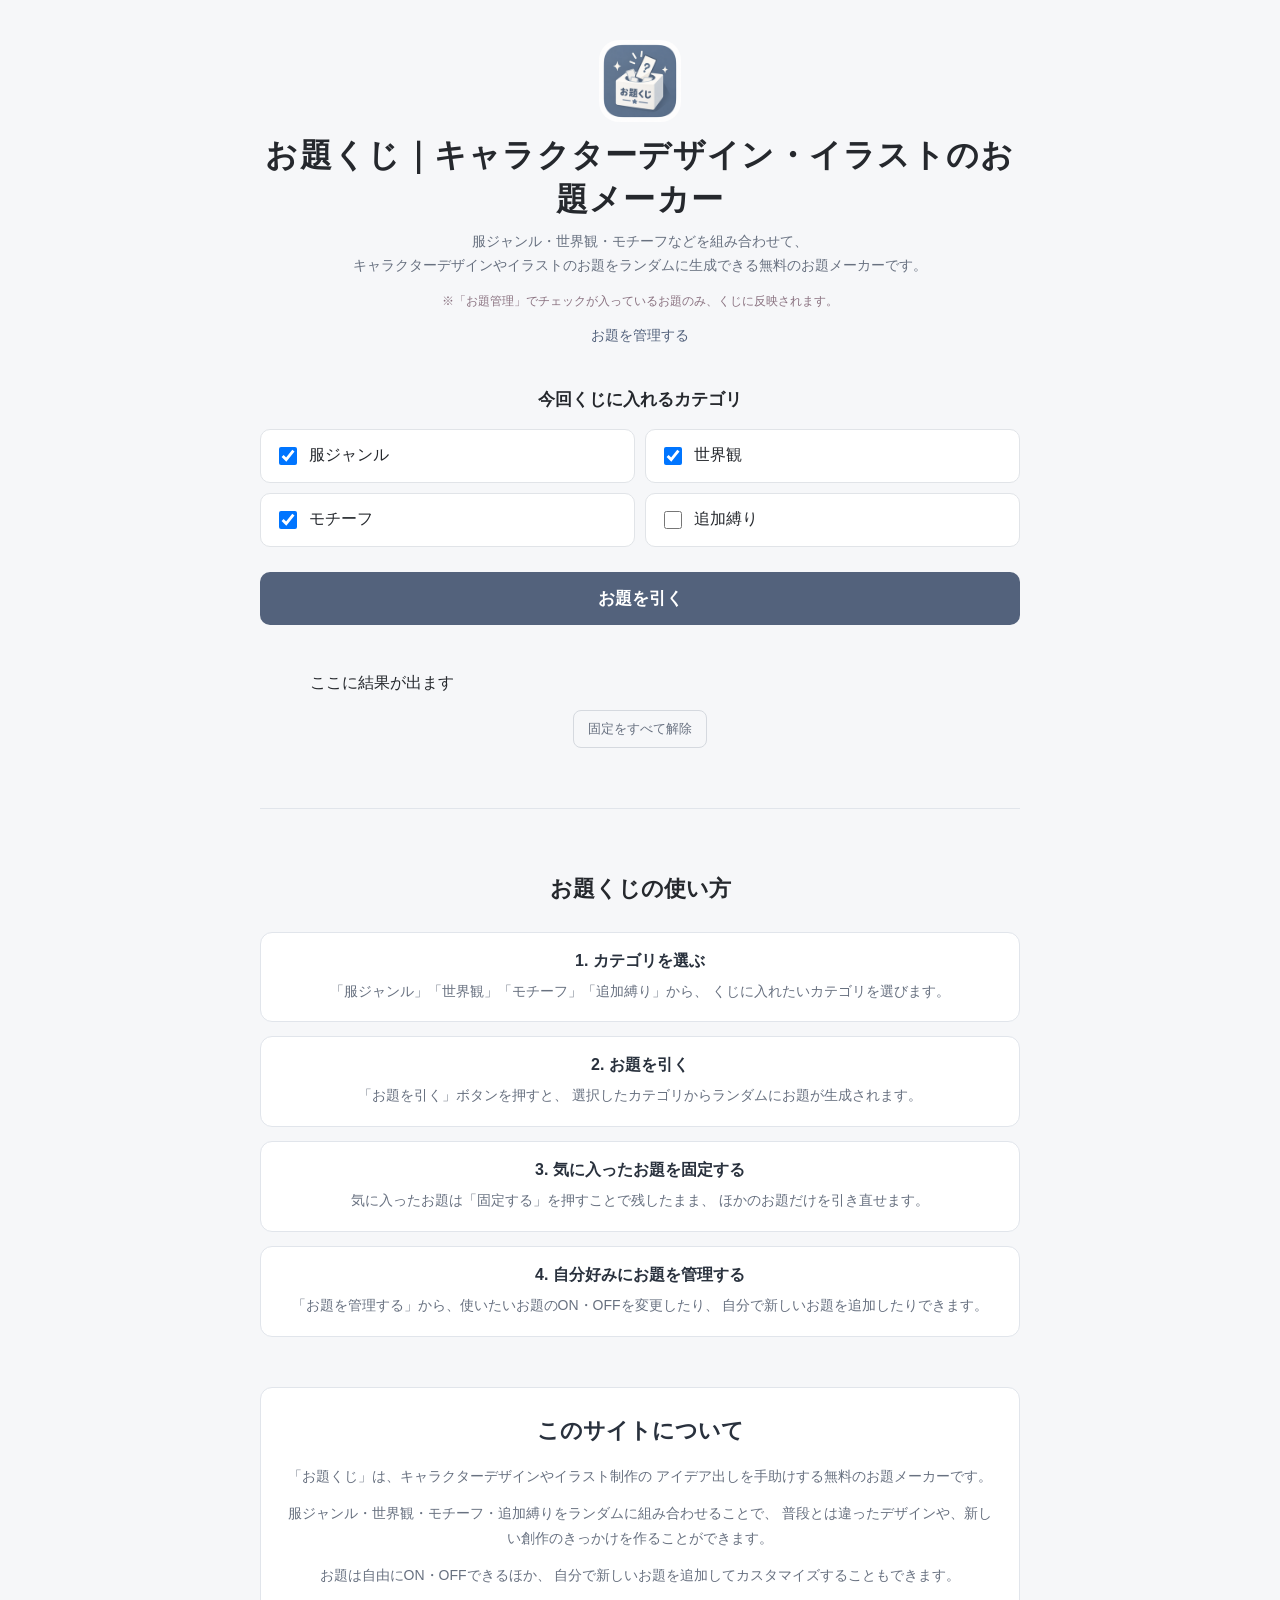
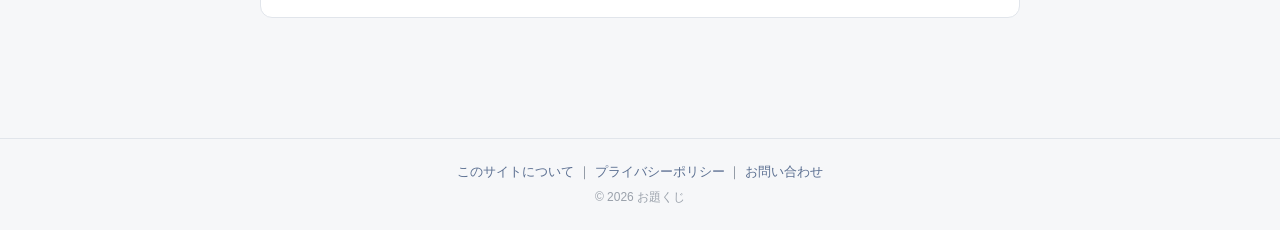
==== index.html @ 06401c7d "サイトマップと公開ページを追加" ====
<!DOCTYPE html>
<html lang="ja">

<head>
    <meta charset="UTF-8">
    <meta name="viewport" content="width=device-width, initial-scale=1.0">

    <meta name="google-site-verification" content="ZDoBRq2mcyKMEl9t4dw1jXiShX_sP8En4dAqdlASl34" />

    <title>お題くじ｜キャラクターデザイン・イラストのお題メーカー</title>
    <link rel="stylesheet" href="style.css">
    <link rel="manifest" href="manifest.json">
    <link rel="icon" type="image/png" href="./icons/icon-192.png">

    <meta name="theme-color" content="#53627c">
</head>

<body>

    <main class="container">
        <header class="app-header">

            <img src="./icons/icon-192.png" alt="お題くじ" class="app-logo">

            <div class="app-title-area">
                <h1>お題くじ｜キャラクターデザイン・イラストのお題メーカー</h1>

                <meta name="description" content="服ジャンル・世界観・モチーフ・追加縛りをランダムに組み合わせて、キャラクターデザインやイラストのお題を作れる無料のお題メーカーです。">

                <meta name="robots" content="index, follow">


                <p class="app-description">
                    服ジャンル・世界観・モチーフなどを組み合わせて、<br>
                    キャラクターデザインやイラストのお題をランダムに生成できる無料のお題メーカーです。
                </p>

                <p class="app-note">
                    ※「お題管理」でチェックが入っているお題のみ、くじに反映されます。
                </p>
            </div>

            <a href="manage.html" class="manage-link">
                お題を管理する
            </a>

        </header>

        <section class="draw-area">

            <h2>今回くじに入れるカテゴリ</h2>

            <div class="category-checks">

                <label>
                    <input type="checkbox" class="draw-category" value="fashion" checked>
                    服ジャンル
                </label>

                <label>
                    <input type="checkbox" class="draw-category" value="world" checked>
                    世界観
                </label>

                <label>
                    <input type="checkbox" class="draw-category" value="motif" checked>
                    モチーフ
                </label>

                <label>
                    <input type="checkbox" class="draw-category" value="rule">
                    追加縛り
                </label>

            </div>

            <button id="drawButton">お題を引く</button>

            <div id="result">
                ここに結果が出ます
            </div>

            <button id="unlockAllButton">
                固定をすべて解除
            </button>

            <section class="how-to-use">
                <h2>お題くじの使い方</h2>

                <div class="how-to-step">
                    <h3>1. カテゴリを選ぶ</h3>
                    <p>
                        「服ジャンル」「世界観」「モチーフ」「追加縛り」から、
                        くじに入れたいカテゴリを選びます。
                    </p>
                </div>

                <div class="how-to-step">
                    <h3>2. お題を引く</h3>
                    <p>
                        「お題を引く」ボタンを押すと、
                        選択したカテゴリからランダムにお題が生成されます。
                    </p>
                </div>

                <div class="how-to-step">
                    <h3>3. 気に入ったお題を固定する</h3>
                    <p>
                        気に入ったお題は「固定する」を押すことで残したまま、
                        ほかのお題だけを引き直せます。
                    </p>
                </div>

                <div class="how-to-step">
                    <h3>4. 自分好みにお題を管理する</h3>
                    <p>
                        「お題を管理する」から、使いたいお題のON・OFFを変更したり、
                        自分で新しいお題を追加したりできます。
                    </p>
                </div>

                <section class="about-site">
                    <h2>このサイトについて</h2>

                    <p>
                        「お題くじ」は、キャラクターデザインやイラスト制作の
                        アイデア出しを手助けする無料のお題メーカーです。
                    </p>

                    <p>
                        服ジャンル・世界観・モチーフ・追加縛りをランダムに組み合わせることで、
                        普段とは違ったデザインや、新しい創作のきっかけを作ることができます。
                    </p>

                    <p>
                        お題は自由にON・OFFできるほか、
                        自分で新しいお題を追加してカスタマイズすることもできます。
                    </p>
                </section>

            </section>
    </main>

    <footer class="site-footer">
        <a href="about.html">このサイトについて</a>
        <span>｜</span>
        <a href="privacy.html">プライバシーポリシー</a>
        <span>｜</span>
        <a href="contact.html">お問い合わせ</a>

        <p class="copyright">
            © 2026 お題くじ
        </p>
    </footer>

    <script src="script.js"></script>
</body>

</html>
---- style.css ----
body {
  margin: 0;
  font-family: sans-serif;
  background-color: #f5f5f5;
}

.container {
  width: 90%;
  max-width: 600px;
  margin: 40px auto;
  text-align: center;
}

h1 {
  margin-bottom: 30px;
}

.add-area {
  display: flex;
  gap: 10px;
  margin-bottom: 30px;
}

#themeInput {
  flex: 1;
  padding: 10px;
  font-size: 16px;
}

button {
  padding: 10px 16px;
  border: none;
  border-radius: 8px;
  cursor: pointer;
  font-size: 16px;
}

#addButton {
  background-color: white;
}

#drawButton {
  padding: 14px 30px;
  font-size: 20px;
  margin-bottom: 20px;
}

#result {
  min-height: 50px;
  font-size: 28px;
  font-weight: bold;
}

.list-area {
  margin-top: 40px;
  text-align: left;
}

#themeList {
  padding-left: 20px;
}

#themeList li {
  display: grid;
  grid-template-columns: 25px 1fr auto;
  align-items: center;
  gap: 10px;

  padding: 8px 0;
  border-bottom: 1px solid #ddd;
}

#themeList li span {
  text-align: left;
}

#themeList li button {
  padding: 6px 10px;
  font-size: 14px;
}

#multiDrawButton {
  margin-top: 10px;
}

#multiResult {
  margin-top: 20px;
  font-size: 24px;
  font-weight: bold;
}

.category-tabs {
  display: flex;
  gap: 8px;
  margin: 20px 0;
  flex-wrap: wrap;
}

.category-tab {
  padding: 8px 14px;
}

.search-area {
  margin: 15px 0;
}

#searchInput {
  padding: 8px;
  width: 220px;
  font-size: 14px;
}

#themeList .subcategory-title {
  display: block;
  font-weight: bold;
  font-size: 18px;
  margin-top: 24px;
  padding: 8px 0;
  border-bottom: 2px solid #aaa;
}

#result {
  display: grid;
  gap: 12px;
  margin-top: 20px;
}

.result-card {
  background-color: white;
  padding: 16px;
  border-radius: 12px;
  text-align: left;
  box-shadow: 0 2px 8px rgba(0, 0, 0, 0.08);
}

.result-category {
  font-size: 13px;
  font-weight: normal;
  margin-bottom: 5px;
  opacity: 0.6;
}

.result-theme {
  font-size: 20px;
  font-weight: bold;
}

.lock-button {
  margin-top: 12px;
  padding: 6px 10px;
  font-size: 13px;
}

.result-card.locked {
  border: 2px solid #aaa;
}

/* =========================
   全体デザイン
========================= */

* {
  box-sizing: border-box;
}

body {
  margin: 0;
  font-family:
    -apple-system,
    BlinkMacSystemFont,
    "Segoe UI",
    "Noto Sans JP",
    sans-serif;

  background: #f6f7f9;
  color: #25282d;
}

.container {
  width: 90%;
  max-width: 760px;
  margin: 0 auto;
  padding: 40px 0 60px;
}


/* =========================
   タイトル
========================= */

h1 {
  margin: 0 0 8px;
  font-size: 32px;
  letter-spacing: 0.04em;
}

h2 {
  margin-top: 35px;
  font-size: 17px;
  font-weight: 600;
}


/* =========================
   管理画面へのリンク
========================= */

a {
  color: #53627c;
  text-decoration: none;
}

a:hover {
  text-decoration: underline;
}


/* =========================
   カテゴリ選択
========================= */

.category-checks {
  display: grid;
  grid-template-columns: repeat(2, 1fr);
  gap: 10px;

  margin: 18px 0 25px;
}

.category-checks label {
  display: flex;
  align-items: center;
  gap: 9px;

  padding: 14px;

  background: #ffffff;
  border: 1px solid #e1e4e8;
  border-radius: 10px;

  cursor: pointer;
}

.category-checks input {
  width: 18px;
  height: 18px;
}


/* =========================
   抽選ボタン
========================= */

#drawButton {
  width: 100%;
  padding: 15px;

  border: none;
  border-radius: 10px;

  background: #53627c;
  color: white;

  font-size: 17px;
  font-weight: 600;

  cursor: pointer;

  transition:
    transform 0.15s,
    opacity 0.15s;
}

#drawButton:hover {
  opacity: 0.9;
}

#drawButton:active {
  transform: scale(0.99);
}


/* =========================
   結果
========================= */

#result {
  display: grid;
  grid-template-columns: repeat(2, 1fr);
  gap: 12px;

  margin-top: 25px;

  min-height: 0;
  font-size: initial;
  font-weight: normal;
}

.result-card {
  display: flex;
  flex-direction: column;

  min-height: 145px;
  padding: 18px;

  background: #ffffff;

  border: 1px solid #e1e4e8;
  border-radius: 12px;

  text-align: left;

  box-shadow:
    0 3px 12px rgba(0, 0, 0, 0.04);
}

.result-category {
  margin-bottom: 8px;

  color: #777f8c;

  font-size: 13px;
  font-weight: 500;
}

.result-theme {
  flex: 1;

  font-size: 20px;
  font-weight: 600;
  line-height: 1.5;
}


/* =========================
   固定ボタン
========================= */

.lock-button {
  align-self: flex-start;

  margin-top: 14px;
  padding: 7px 10px;

  background: #f0f2f5;
  color: #4d5560;

  border: none;
  border-radius: 7px;

  font-size: 12px;

  cursor: pointer;
}

.result-card.locked {
  border: 2px solid #53627c;
}


/* =========================
   スマホ
========================= */

@media (max-width: 600px) {

  .container {
    width: 92%;
    padding-top: 25px;
  }

  h1 {
    font-size: 27px;
  }

  h2 {
    margin-top: 28px;
    font-size: 16px;
  }

  .category-checks {
    gap: 8px;
  }

  .category-checks label {
    padding: 12px 10px;
    font-size: 14px;
  }

  #result {
    grid-template-columns: 1fr;
  }

  .result-card {
    min-height: 125px;
    padding: 16px;
  }

  .result-theme {
    font-size: 19px;
  }
}

/* =========================
   管理画面
========================= */

.add-area {
  display: grid;
  grid-template-columns: 1fr 1fr;
  gap: 10px;
  margin: 24px 0;
}

#categorySelect,
#subcategorySelect,
#themeInput,
#sortSelect,
#searchInput {
  width: 100%;
  padding: 10px 12px;

  border: 1px solid #dfe3e8;
  border-radius: 8px;

  background: #ffffff;
  color: #25282d;

  font-size: 14px;
}

#categorySelect,
#subcategorySelect,
#themeInput {
  min-height: 42px;
}

#addButton {
  min-height: 42px;

  background: #53627c;
  color: #ffffff;

  font-weight: 600;
}


/* =========================
   カテゴリタブ
========================= */

.category-tabs {
  display: grid;
  grid-template-columns: repeat(2, 1fr);
  gap: 8px;

  margin: 20px 0;
}

.category-tab {
  padding: 11px 8px;

  background: #ffffff;

  border: 1px solid #dfe3e8;
  border-radius: 8px;

  color: #4d5560;
  font-size: 14px;
}

.category-tab.active {
  background: #53627c;
  color: #ffffff;
  border-color: #53627c;
  font-weight: 600;
}


/* =========================
   検索・並び替え
========================= */

.search-area,
.sort-area {
  margin: 14px 0;
}

.search-area label,
.sort-area label {
  display: block;
  margin-bottom: 6px;

  font-size: 13px;
  color: #727985;
}


/* =========================
   全選択・解除
========================= */

.select-buttons {
  display: flex;
  gap: 8px;

  margin: 15px 0;
}

.select-buttons button {
  flex: 1;

  background: #eef1f4;
  color: #4d5560;

  font-size: 14px;
}


/* =========================
   お題一覧
========================= */

#themeList {
  list-style: none;
  padding: 0;
  margin: 0;
}

#themeList li:not(.subcategory-title) {
  display: grid;
  grid-template-columns: 24px 1fr auto;
  align-items: center;
  gap: 10px;

  padding: 12px 10px;

  background: #ffffff;

  border-bottom: 1px solid #eceff2;
}

#themeList li:not(.subcategory-title):first-of-type {
  border-radius: 8px 8px 0 0;
}

#themeList li span {
  text-align: left;
}

#themeList li button {
  padding: 6px 10px;

  background: #eef1f4;
  color: #555d68;

  border-radius: 6px;

  font-size: 12px;
}


/* =========================
   小分類見出し
========================= */

#themeList .subcategory-title {
  display: block;

  margin-top: 26px;
  padding: 8px 4px;

  background: transparent;

  border: none;
  border-bottom: 2px solid #d5d9df;

  color: #4f5865;

  font-size: 17px;
  font-weight: 600;
}


/* =========================
   管理画面 スマホ
========================= */

@media (max-width: 600px) {

  .add-area {
    grid-template-columns: 1fr;
  }

  #categorySelect,
  #subcategorySelect,
  #themeInput,
  #addButton {
    width: 100%;
  }

  .category-tabs {
    grid-template-columns: repeat(2, 1fr);
  }

  .select-buttons {
    flex-direction: column;
  }

  #themeList li:not(.subcategory-title) {
    padding: 12px 8px;
  }

  #themeList li button {
    padding: 6px 8px;
  }
}

#unlockAllButton {
  display: block;

  margin: 16px auto 0;
  padding: 9px 14px;

  background: transparent;
  color: #687180;

  border: 1px solid #d5d9df;
  border-radius: 8px;

  font-size: 13px;

  cursor: pointer;
}

#unlockAllButton:hover {
  background: #eef1f4;
}

.app-description {
  margin: -15px 0 15px;
  font-size: 14px;
  line-height: 1.7;
  color: #666;
}

/* ===== アプリヘッダー ===== */

.app-header {
  text-align: center;
  margin-bottom: 36px;
}

.app-logo {
  width: 82px;
  height: 82px;
  border-radius: 20px;
  margin-bottom: 8px;
}

.app-title-area h1 {
  margin: 0 0 8px;
  font-size: 32px;
}

.app-description {
  margin: 0 auto 14px;
  color: #687180;
  font-size: 14px;
  line-height: 1.7;
}

.manage-link {
  display: inline-block;
  color: #53627c;
  font-size: 14px;
  text-decoration: none;
  padding: 7px 12px;
  border-radius: 8px;
}

.manage-link:hover {
  background-color: #eef1f4;
}

/* ===== 抽選結果 ===== */

#result {
  display: grid;
  gap: 14px;
  margin-top: 28px;
}

/* 結果カード */
.result-card {
  position: relative;
  background: #ffffff;
  padding: 18px 20px;
  border: 1px solid #e2e6ec;
  border-radius: 14px;
  text-align: left;
  box-shadow: 0 3px 10px rgba(50, 65, 90, 0.06);
}

/* カテゴリ名 */
.result-category {
  margin-bottom: 6px;
  color: #7a8493;
  font-size: 12px;
  font-weight: bold;
}

/* 引いたお題 */
.result-theme {
  color: #29313d;
  font-size: 21px;
  font-weight: bold;
  padding-right: 90px;
}

/* 固定ボタン */
.lock-button {
  position: absolute;
  right: 14px;
  bottom: 14px;

  margin: 0;
  padding: 6px 10px;

  background: #f1f3f6;
  color: #596579;

  border: none;
  border-radius: 7px;

  font-size: 12px;
  cursor: pointer;
}

.lock-button:hover {
  background: #e5e9ef;
}

/* 固定したカード */
.result-card.locked {
  border: 2px solid #71809a;
  background: #f8f9fb;
}

/* 固定中ボタン */
.result-card.locked .lock-button {
  background: #5b6f91;
  color: white;
}

/* ===== 結果カードのレスポンシブ表示 ===== */

/* PC・タブレット */
#result {
  grid-template-columns: repeat(3, 1fr);
}

/* 画面が狭いとき */
@media (max-width: 700px) {
  #result {
    grid-template-columns: 1fr;
  }
}

.app-note {
  margin: 6px 0 10px;
  color: #8a7280;
  font-size: 12px;
  line-height: 1.5;
}

/* ===== 4カテゴリ抽選時は2×2 ===== */

#result.four-results {
  grid-template-columns: repeat(2, 1fr);
}

/* スマホでは4カテゴリでも1列 */
@media (max-width: 700px) {
  #result.four-results {
    grid-template-columns: 1fr;
  }
}

/* ===== お題くじの使い方 ===== */

.how-to-use {
  margin-top: 60px;
  padding-top: 30px;
  border-top: 1px solid #e1e5eb;
}

.how-to-use h2 {
  text-align: center;
  margin-bottom: 28px;
  font-size: 22px;
}

.how-to-step {
  background: #ffffff;
  border: 1px solid #e1e5eb;
  border-radius: 12px;
  padding: 18px 22px;
  margin-bottom: 14px;
}

.how-to-step h3 {
  margin: 0 0 8px;
  font-size: 16px;
  color: #29313d;
}

.how-to-step p {
  margin: 0;
  color: #687180;
  font-size: 14px;
  line-height: 1.7;
}

/* ===== このサイトについて ===== */

.about-site {
  margin-top: 50px;
  padding: 28px 24px;
  background: #ffffff;
  border: 1px solid #e1e5eb;
  border-radius: 12px;
}

.about-site h2 {
  margin: 0 0 18px;
  text-align: center;
  font-size: 22px;
  color: #29313d;
}

.about-site p {
  margin: 0 0 12px;
  color: #687180;
  font-size: 14px;
  line-height: 1.8;
}

.about-site p:last-child {
  margin-bottom: 0;
}

/* ===== プライバシーポリシー ===== */

.privacy-page {
  max-width: 800px;
  margin: 40px auto;
  padding: 32px;
  background: #ffffff;
  border: 1px solid #e1e5eb;
  border-radius: 12px;
  text-align: left;
}

.privacy-page h1 {
  text-align: center;
  margin: 0 0 32px;
  color: #29313d;
}

.privacy-page h2 {
  margin: 32px 0 12px;
  font-size: 18px;
  color: #29313d;
}

.privacy-page p {
  margin: 0 0 14px;
  color: #687180;
  font-size: 14px;
  line-height: 1.8;
}

.privacy-page a {
  color: #53627c;
}

/* ===== フッター ===== */

.site-footer {
  margin-top: 60px;
  padding: 24px 20px;
  text-align: center;
  border-top: 1px solid #e1e5eb;
  color: #8a929e;
  font-size: 13px;
}

.site-footer a {
  color: #53627c;
  text-decoration: none;
}

.site-footer a:hover {
  text-decoration: underline;
}

.site-footer p {
  margin: 8px 0 0;
}

/* ===== フッター ===== */

.site-footer {
  margin-top: 60px;
  padding: 24px 16px;
  text-align: center;
  color: #7a8391;
  font-size: 13px;
}

.site-footer a {
  color: #5b6f91;
  text-decoration: none;
}

.site-footer a:hover {
  text-decoration: underline;
}

.copyright {
  margin-top: 12px;
  font-size: 12px;
  color: #9aa1ab;
}

@media (max-width: 600px) {
  .site-footer {
    line-height: 2;
  }
}
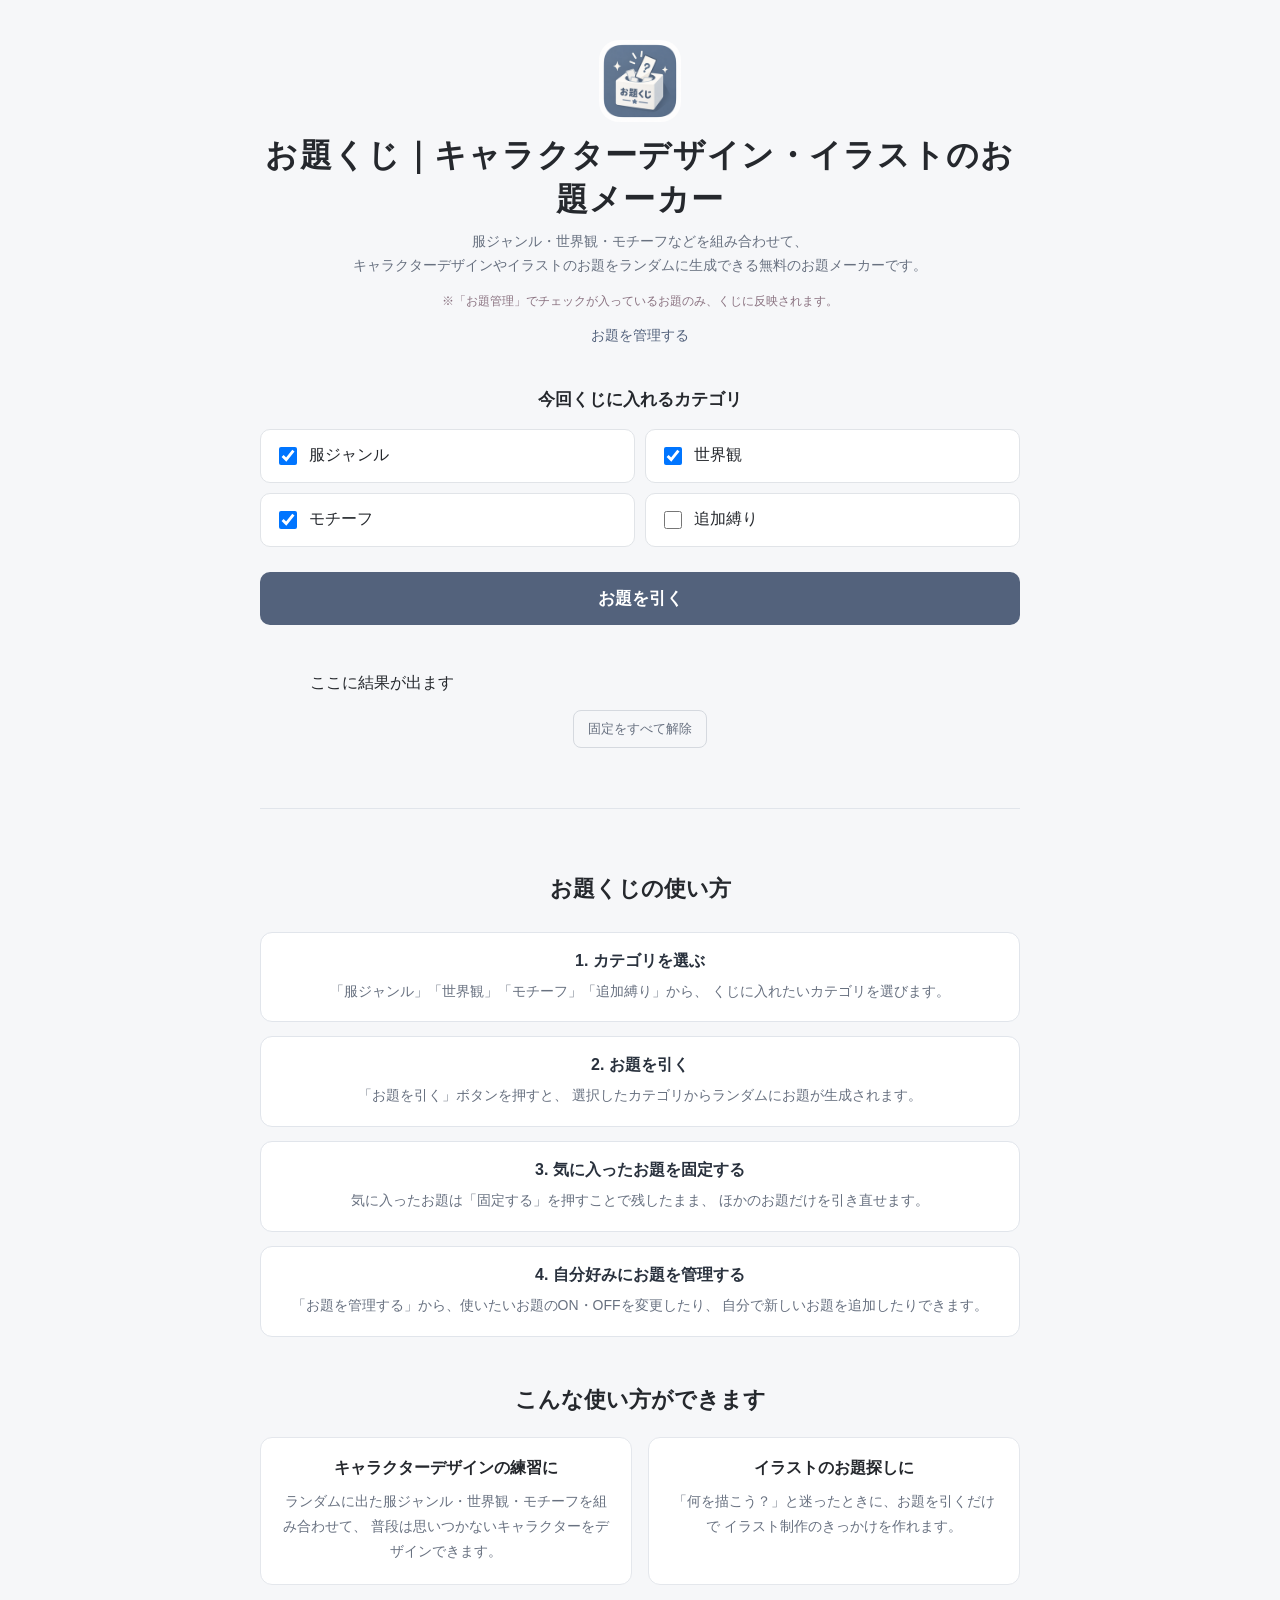
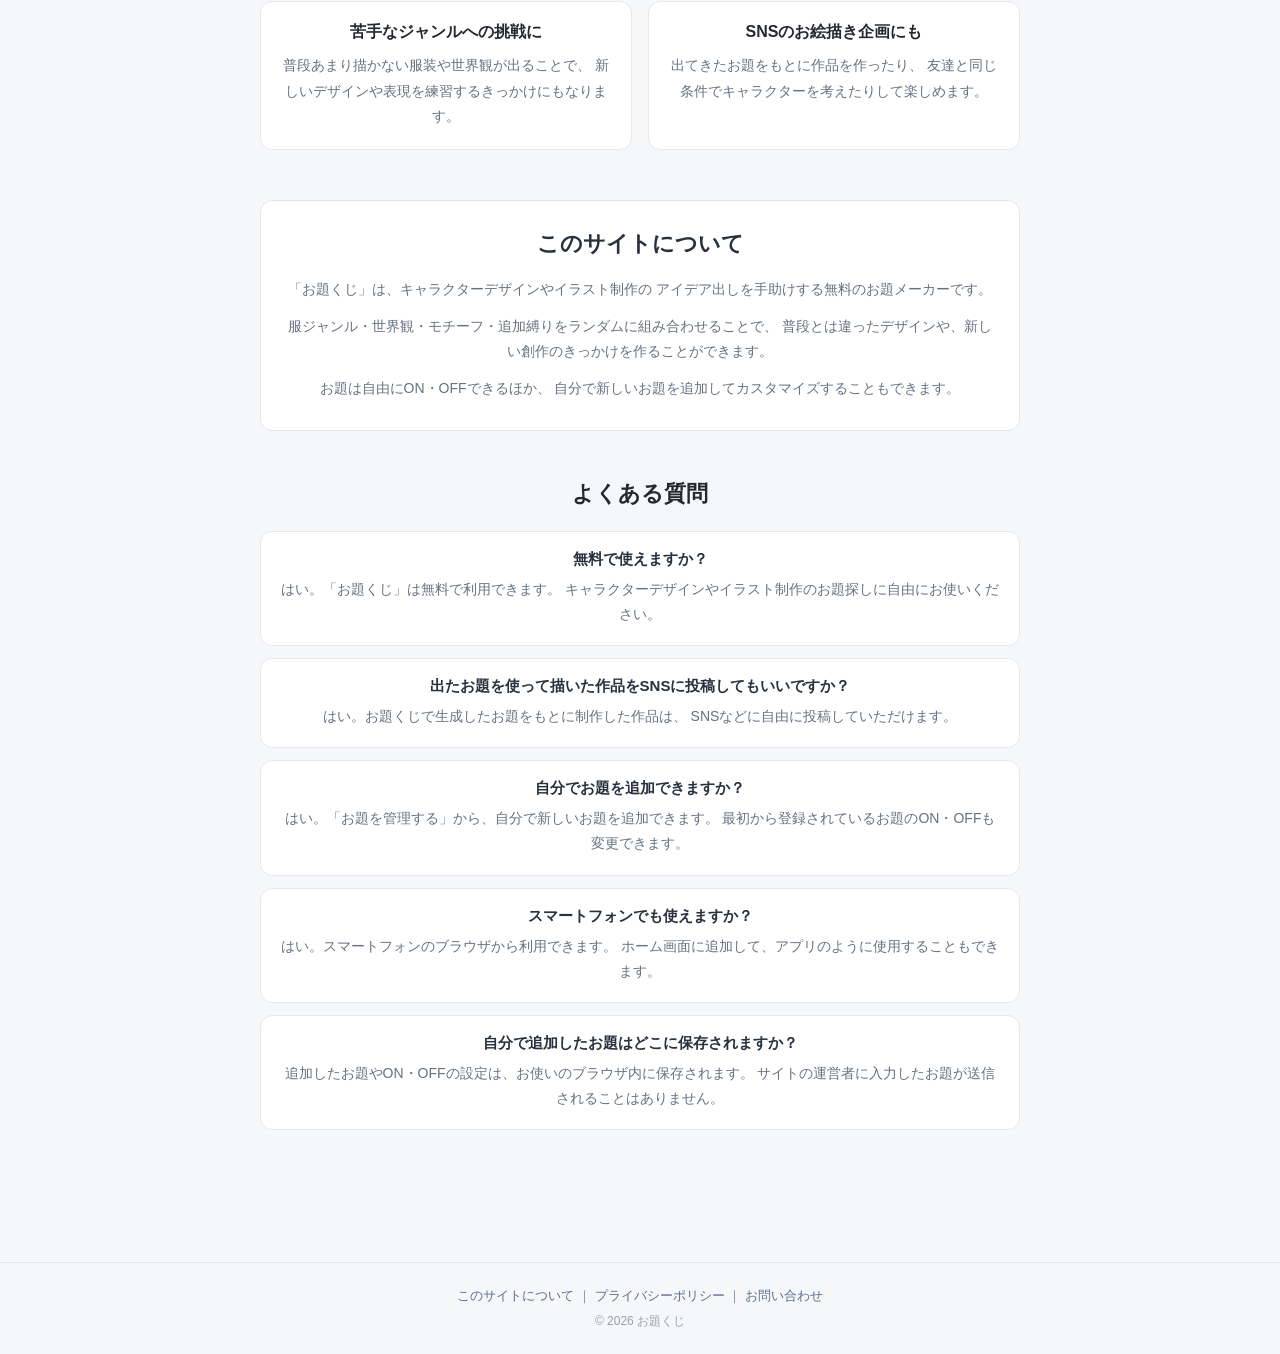
==== commit f5703700: "トップページに活用例とFAQを追加" ====
--- a/index.html
+++ b/index.html
@@ -119,6 +119,44 @@
                     </p>
                 </div>
 
+                <section class="use-cases">
+                    <h2>こんな使い方ができます</h2>
+
+                    <div class="use-case-list">
+                        <div class="use-case-card">
+                            <h3>キャラクターデザインの練習に</h3>
+                            <p>
+                                ランダムに出た服ジャンル・世界観・モチーフを組み合わせて、
+                                普段は思いつかないキャラクターをデザインできます。
+                            </p>
+                        </div>
+
+                        <div class="use-case-card">
+                            <h3>イラストのお題探しに</h3>
+                            <p>
+                                「何を描こう？」と迷ったときに、お題を引くだけで
+                                イラスト制作のきっかけを作れます。
+                            </p>
+                        </div>
+
+                        <div class="use-case-card">
+                            <h3>苦手なジャンルへの挑戦に</h3>
+                            <p>
+                                普段あまり描かない服装や世界観が出ることで、
+                                新しいデザインや表現を練習するきっかけにもなります。
+                            </p>
+                        </div>
+
+                        <div class="use-case-card">
+                            <h3>SNSのお絵描き企画にも</h3>
+                            <p>
+                                出てきたお題をもとに作品を作ったり、
+                                友達と同じ条件でキャラクターを考えたりして楽しめます。
+                            </p>
+                        </div>
+                    </div>
+                </section>
+
                 <section class="about-site">
                     <h2>このサイトについて</h2>
 
@@ -136,6 +174,50 @@
                         お題は自由にON・OFFできるほか、
                         自分で新しいお題を追加してカスタマイズすることもできます。
                     </p>
+                </section>
+
+                <section class="faq-section">
+                    <h2>よくある質問</h2>
+
+                    <div class="faq-item">
+                        <h3>無料で使えますか？</h3>
+                        <p>
+                            はい。「お題くじ」は無料で利用できます。
+                            キャラクターデザインやイラスト制作のお題探しに自由にお使いください。
+                        </p>
+                    </div>
+
+                    <div class="faq-item">
+                        <h3>出たお題を使って描いた作品をSNSに投稿してもいいですか？</h3>
+                        <p>
+                            はい。お題くじで生成したお題をもとに制作した作品は、
+                            SNSなどに自由に投稿していただけます。
+                        </p>
+                    </div>
+
+                    <div class="faq-item">
+                        <h3>自分でお題を追加できますか？</h3>
+                        <p>
+                            はい。「お題を管理する」から、自分で新しいお題を追加できます。
+                            最初から登録されているお題のON・OFFも変更できます。
+                        </p>
+                    </div>
+
+                    <div class="faq-item">
+                        <h3>スマートフォンでも使えますか？</h3>
+                        <p>
+                            はい。スマートフォンのブラウザから利用できます。
+                            ホーム画面に追加して、アプリのように使用することもできます。
+                        </p>
+                    </div>
+
+                    <div class="faq-item">
+                        <h3>自分で追加したお題はどこに保存されますか？</h3>
+                        <p>
+                            追加したお題やON・OFFの設定は、お使いのブラウザ内に保存されます。
+                            サイトの運営者に入力したお題が送信されることはありません。
+                        </p>
+                    </div>
                 </section>
 
             </section>
--- a/style.css
+++ b/style.css
@@ -938,4 +938,76 @@
   .site-footer {
     line-height: 2;
   }
+}
+
+/* こんな使い方ができます */
+.use-cases {
+  margin-top: 48px;
+}
+
+.use-cases h2 {
+  text-align: center;
+  margin-bottom: 22px;
+}
+
+.use-case-list {
+  display: grid;
+  grid-template-columns: repeat(2, 1fr);
+  gap: 16px;
+}
+
+.use-case-card {
+  background: #ffffff;
+  border: 1px solid #e4e7ec;
+  border-radius: 12px;
+  padding: 20px;
+}
+
+.use-case-card h3 {
+  margin: 0 0 10px;
+  font-size: 16px;
+}
+
+.use-case-card p {
+  margin: 0;
+  color: #687180;
+  font-size: 14px;
+  line-height: 1.8;
+}
+
+@media (max-width: 600px) {
+  .use-case-list {
+    grid-template-columns: 1fr;
+  }
+}
+
+/* よくある質問 */
+.faq-section {
+  margin-top: 48px;
+}
+
+.faq-section h2 {
+  text-align: center;
+  margin-bottom: 22px;
+}
+
+.faq-item {
+  background: #ffffff;
+  border: 1px solid #e4e7ec;
+  border-radius: 12px;
+  padding: 18px 20px;
+  margin-bottom: 12px;
+}
+
+.faq-item h3 {
+  margin: 0 0 8px;
+  font-size: 15px;
+  color: #29313d;
+}
+
+.faq-item p {
+  margin: 0;
+  color: #687180;
+  font-size: 14px;
+  line-height: 1.8;
 }
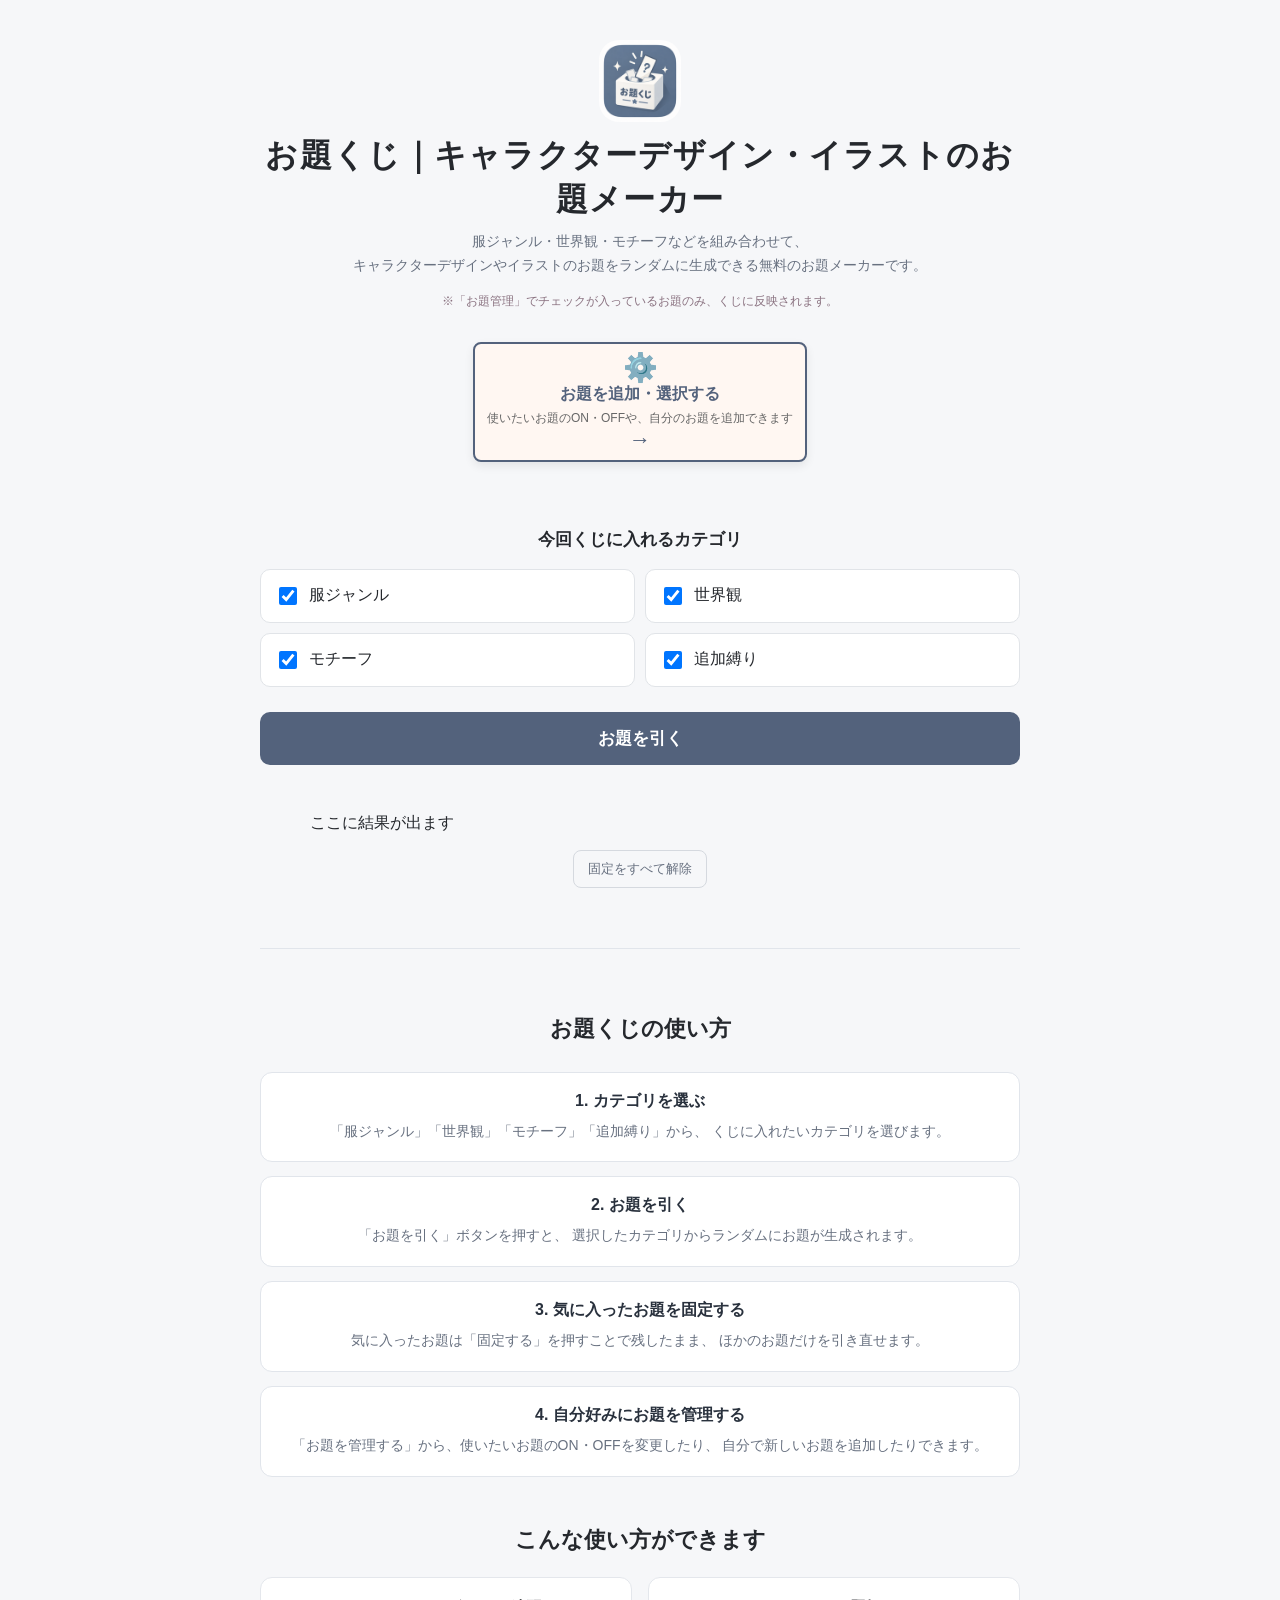
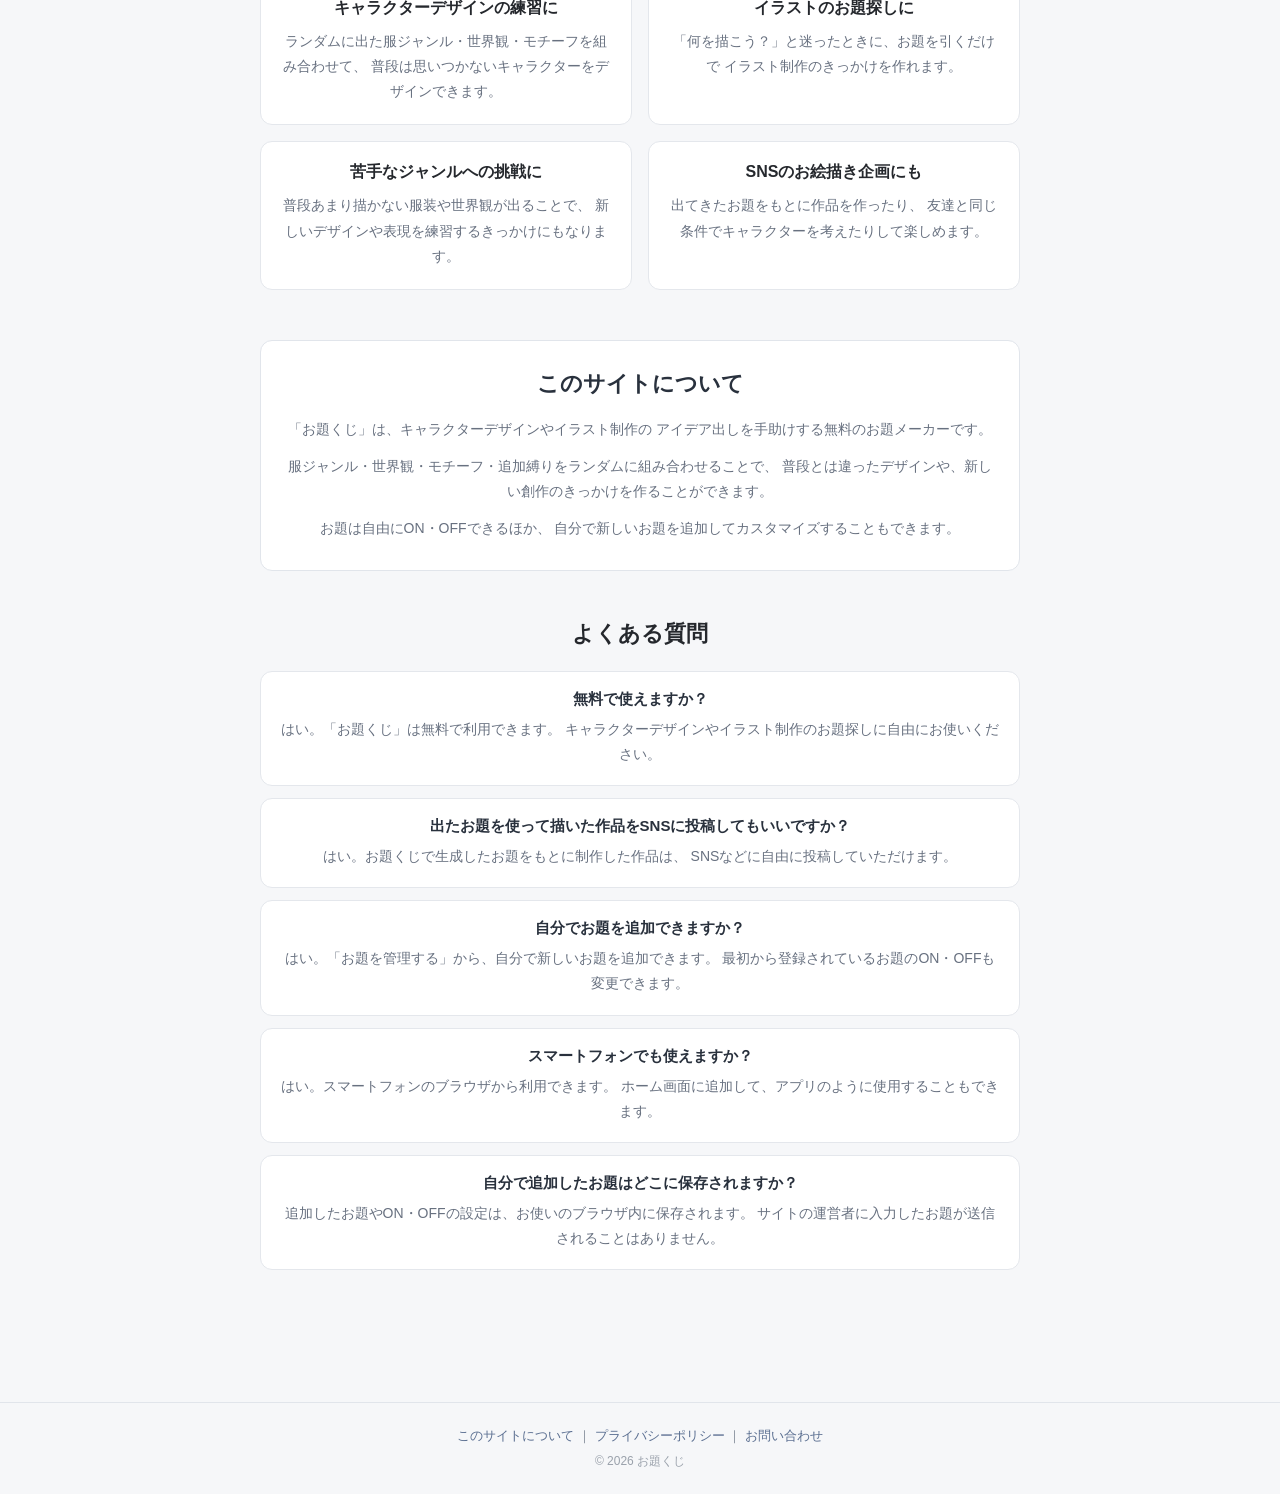
==== commit c8342028: "Fix initial theme settings and improve manage link" ====
--- a/index.html
+++ b/index.html
@@ -13,6 +13,14 @@
     <link rel="icon" type="image/png" href="./icons/icon-192.png">
 
     <meta name="theme-color" content="#53627c">
+
+    <meta name="description" content="服ジャンル・世界観・モチーフ・追加縛りをランダムに組み合わせて、キャラクターデザインやイラストのお題を作れる無料のお題メーカーです。">
+    <meta name="robots" content="index, follow">
+
+    <meta name="google-adsense-account" content="ca-pub-1020374554771533">
+
+    <script async src="https://pagead2.googlesyndication.com/pagead/js/adsbygoogle.js?client=ca-pub-1020374554771533"
+        crossorigin="anonymous"></script>
 </head>
 
 <body>
@@ -24,11 +32,6 @@
 
             <div class="app-title-area">
                 <h1>お題くじ｜キャラクターデザイン・イラストのお題メーカー</h1>
-
-                <meta name="description" content="服ジャンル・世界観・モチーフ・追加縛りをランダムに組み合わせて、キャラクターデザインやイラストのお題を作れる無料のお題メーカーです。">
-
-                <meta name="robots" content="index, follow">
-
 
                 <p class="app-description">
                     服ジャンル・世界観・モチーフなどを組み合わせて、<br>
@@ -41,7 +44,12 @@
             </div>
 
             <a href="manage.html" class="manage-link">
-                お題を管理する
+                <span class="manage-icon">⚙️</span>
+                <span class="manage-text">
+                    <strong>お題を追加・選択する</strong>
+                    <small>使いたいお題のON・OFFや、自分のお題を追加できます</small>
+                </span>
+                <span class="manage-arrow">→</span>
             </a>
 
         </header>
@@ -68,7 +76,7 @@
                 </label>
 
                 <label>
-                    <input type="checkbox" class="draw-category" value="rule">
+                    <input type="checkbox" class="draw-category" value="rule" checked>
                     追加縛り
                 </label>
 
@@ -235,6 +243,7 @@
         </p>
     </footer>
 
+    <script src="themes.js"></script>
     <script src="script.js"></script>
 </body>
 
--- a/style.css
+++ b/style.css
@@ -212,6 +212,63 @@
 
 a:hover {
   text-decoration: underline;
+}
+
+/* =========================
+   お題管理リンク
+========================= */
+
+.manage-link {
+  display: flex;
+  align-items: center;
+  gap: 14px;
+
+  margin: 22px 0 30px;
+  padding: 16px 18px;
+
+  background: #fff7f2;
+  border: 2px solid #53627c;
+  border-radius: 14px;
+
+  text-decoration: none;
+  box-shadow: 0 4px 10px rgba(0, 0, 0, 0.08);
+
+  transition: transform 0.2s, box-shadow 0.2s;
+}
+
+.manage-link:hover {
+  text-decoration: none;
+  transform: translateY(-2px);
+  box-shadow: 0 6px 14px rgba(0, 0, 0, 0.12);
+}
+
+.manage-icon {
+  font-size: 28px;
+  flex-shrink: 0;
+}
+
+.manage-text {
+  display: flex;
+  flex-direction: column;
+  flex: 1;
+}
+
+.manage-text strong {
+  font-size: 16px;
+  color: #53627c;
+}
+
+.manage-text small {
+  margin-top: 4px;
+  font-size: 12px;
+  color: #666;
+  line-height: 1.5;
+}
+
+.manage-arrow {
+  font-size: 22px;
+  font-weight: bold;
+  color: #53627c;
 }
 
 
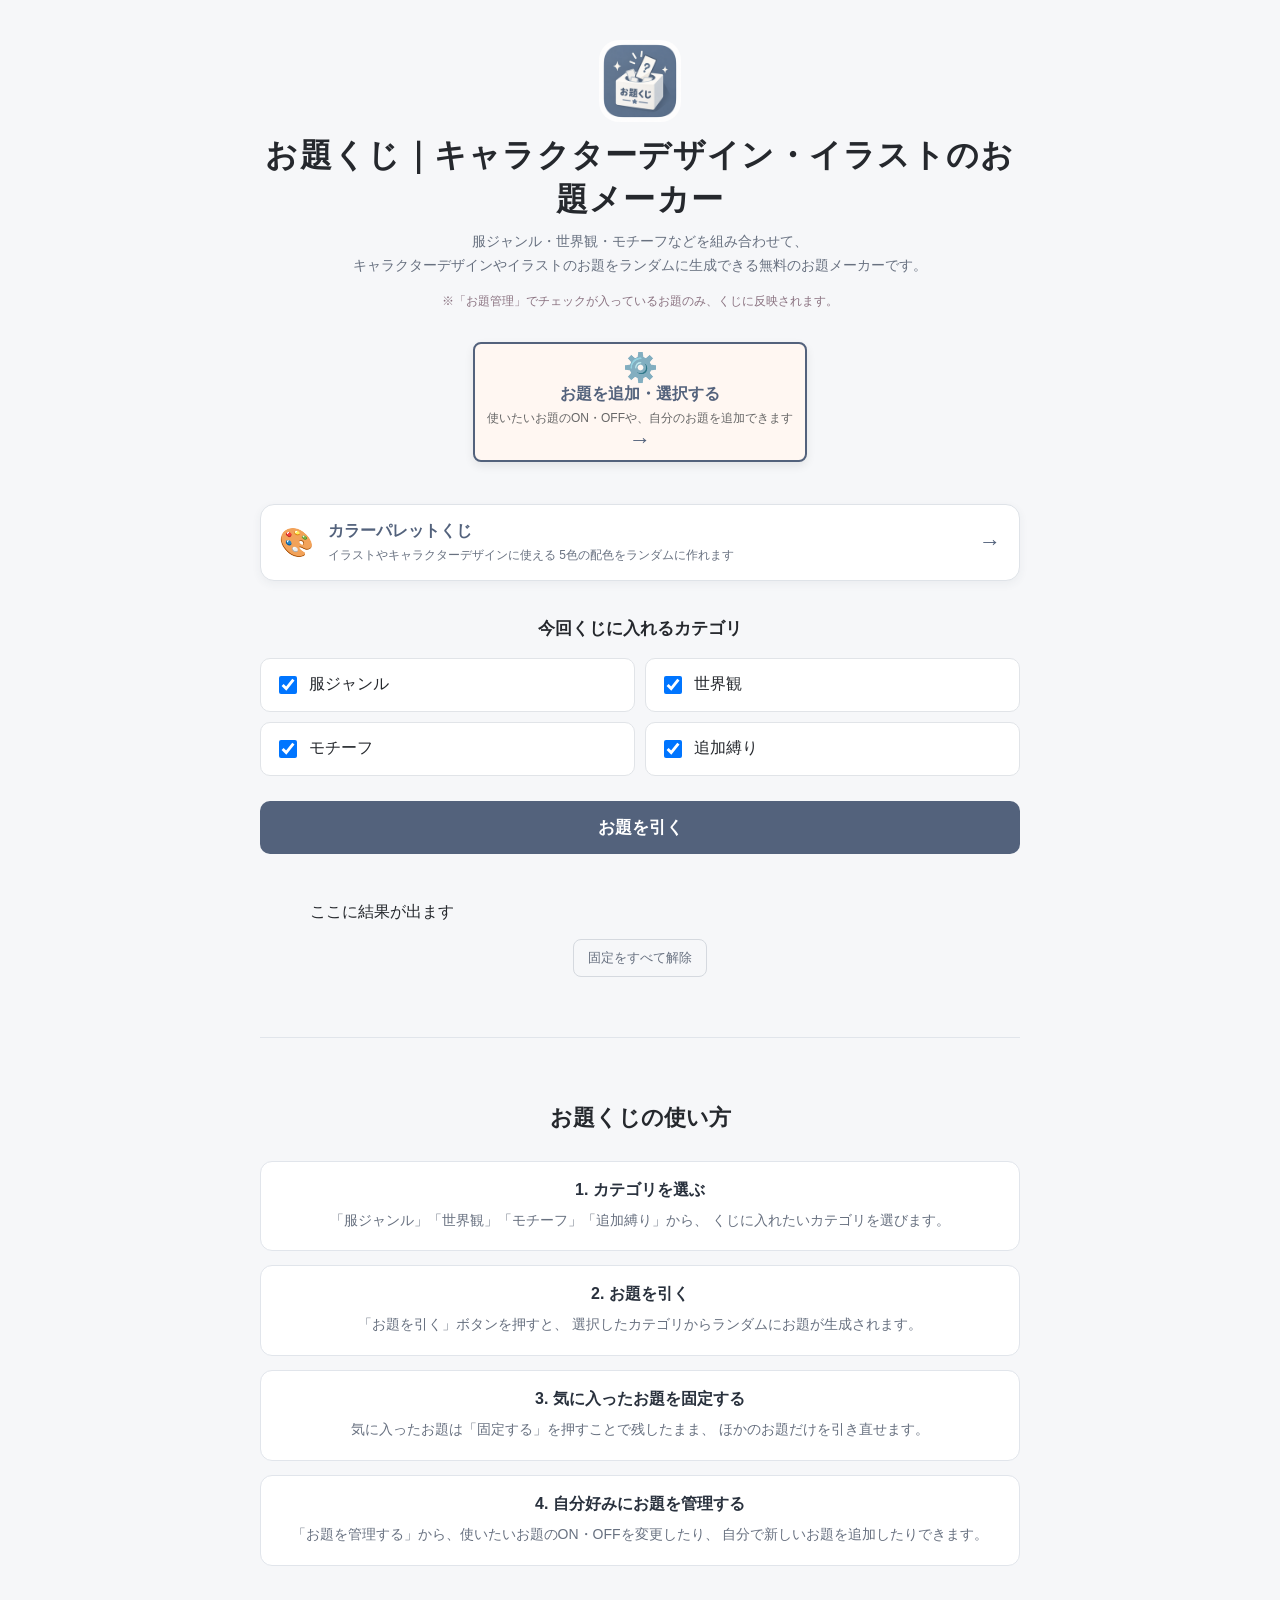
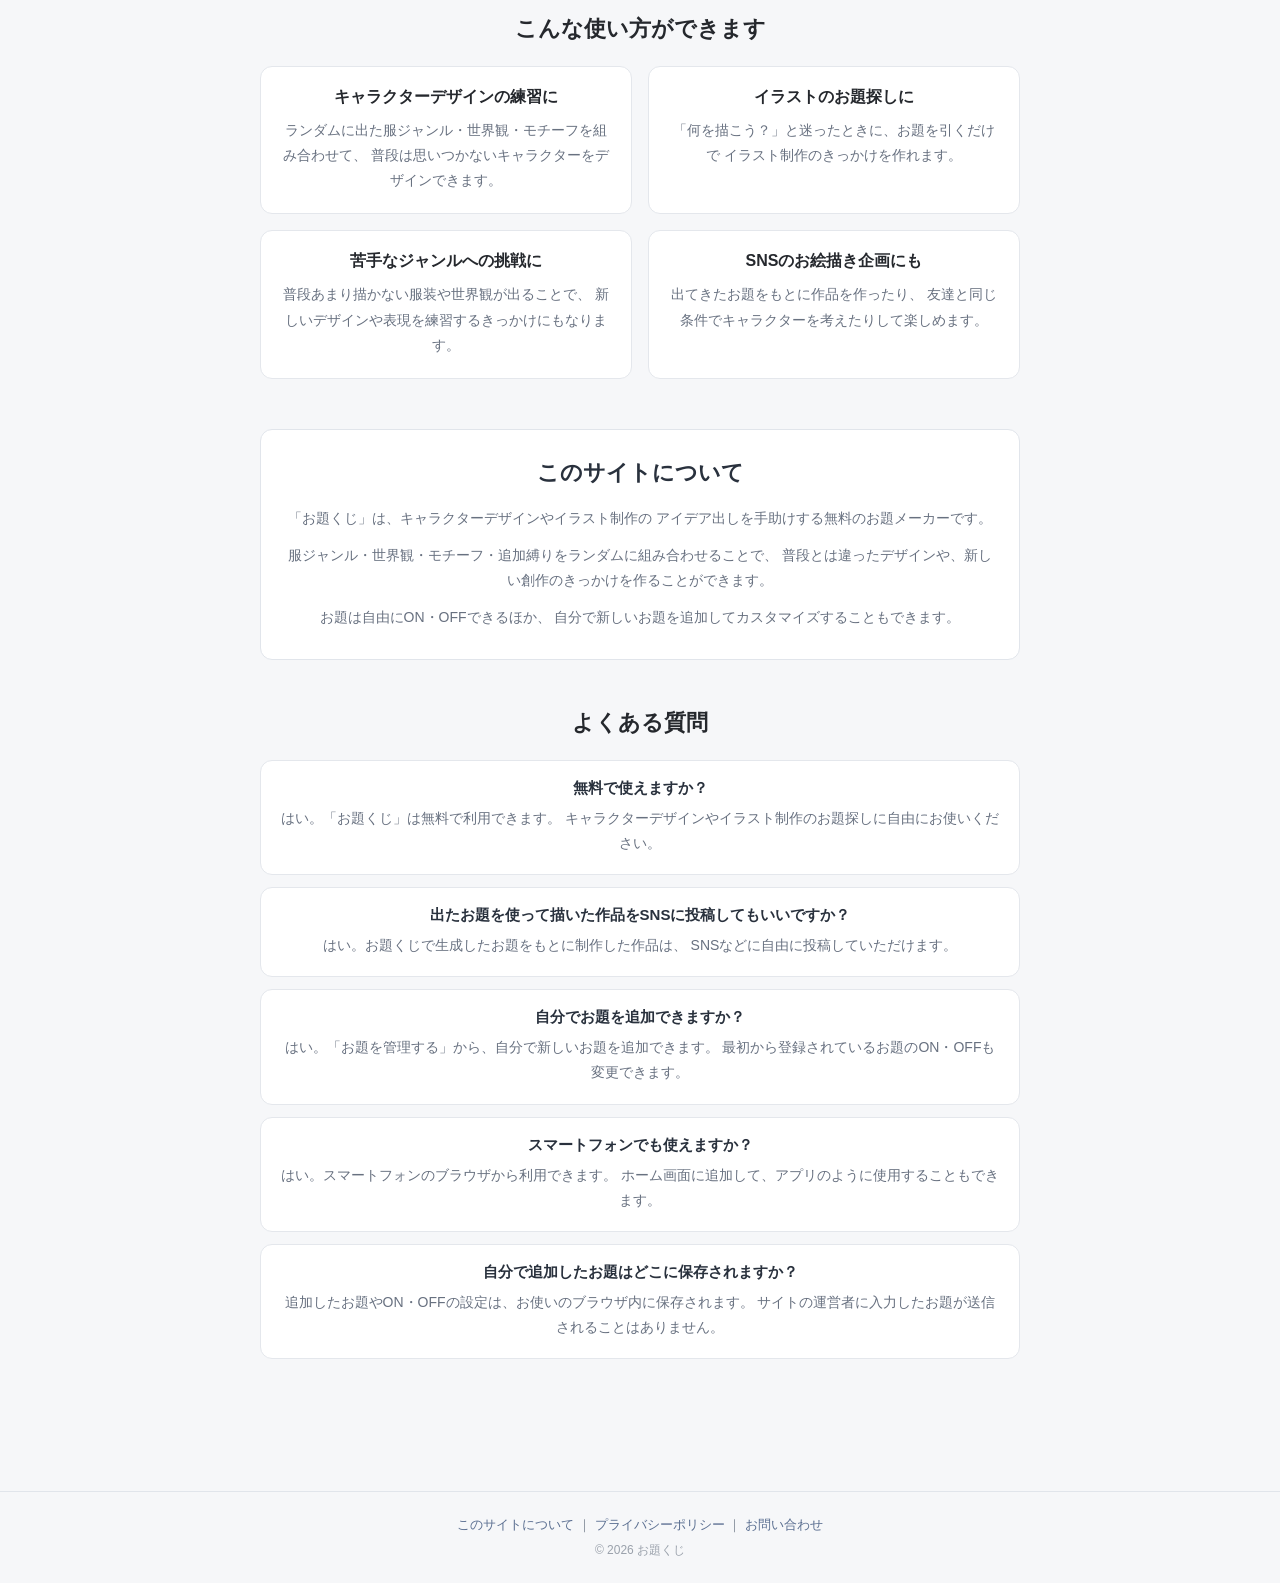
==== commit 0871714c: "カラーパレット説明" ====
--- a/index.html
+++ b/index.html
@@ -52,6 +52,20 @@
                 <span class="manage-arrow">→</span>
             </a>
 
+            <a href="palette.html" class="palette-link">
+                <span class="palette-link-icon">🎨</span>
+
+                <span class="palette-link-text">
+                    <strong>カラーパレットくじ</strong>
+                    <small>
+                        イラストやキャラクターデザインに使える
+                        5色の配色をランダムに作れます
+                    </small>
+                </span>
+
+                <span class="palette-link-arrow">→</span>
+            </a>
+
         </header>
 
         <section class="draw-area">
--- a/style.css
+++ b/style.css
@@ -1067,4 +1067,295 @@
   color: #687180;
   font-size: 14px;
   line-height: 1.8;
+}
+
+/* =========================
+   カラーパレットくじ
+========================= */
+
+.palette-area {
+  margin-top: 30px;
+  text-align: center;
+}
+
+#paletteType {
+  width: 100%;
+  padding: 12px 14px;
+  margin: 12px 0 16px;
+
+  background: #ffffff;
+  border: 1px solid #dfe3e8;
+  border-radius: 8px;
+
+  color: #29313d;
+  font-size: 15px;
+}
+
+#paletteButton {
+  width: 100%;
+  padding: 15px;
+
+  background: #53627c;
+  color: white;
+
+  border: none;
+  border-radius: 10px;
+
+  font-size: 17px;
+  font-weight: 600;
+}
+
+#paletteResult {
+  display: grid;
+  grid-template-columns: repeat(5, 1fr);
+  margin-top: 28px;
+
+  overflow: hidden;
+  border-radius: 14px;
+
+  background: white;
+  border: 1px solid #e1e5eb;
+}
+
+.palette-color {
+  background: white;
+  text-align: center;
+}
+
+.color-preview {
+  height: 150px;
+  background: #eeeeee;
+}
+
+.palette-color span {
+  display: block;
+  padding: 12px 4px;
+
+  color: #4d5560;
+  font-size: 13px;
+  font-family: monospace;
+}
+
+@media (max-width: 600px) {
+
+  #paletteResult {
+    grid-template-columns: repeat(5, 1fr);
+  }
+
+  .color-preview {
+    height: 110px;
+  }
+
+  .palette-color span {
+    font-size: 10px;
+  }
+}
+
+/* =========================
+   カラーパレットへのリンク
+========================= */
+
+.palette-link {
+  display: flex;
+  align-items: center;
+  gap: 14px;
+
+  margin: 12px 0 30px;
+  padding: 16px 18px;
+
+  background: #ffffff;
+  border: 1px solid #dfe3e8;
+  border-radius: 14px;
+
+  text-decoration: none;
+
+  box-shadow: 0 3px 10px rgba(50, 65, 90, 0.06);
+
+  transition:
+    transform 0.2s,
+    box-shadow 0.2s;
+}
+
+.palette-link:hover {
+  text-decoration: none;
+  transform: translateY(-2px);
+
+  box-shadow: 0 6px 14px rgba(50, 65, 90, 0.1);
+}
+
+.palette-link-icon {
+  font-size: 28px;
+  flex-shrink: 0;
+}
+
+.palette-link-text {
+  display: flex;
+  flex-direction: column;
+  flex: 1;
+
+  text-align: left;
+}
+
+.palette-link-text strong {
+  color: #53627c;
+  font-size: 16px;
+}
+
+.palette-link-text small {
+  margin-top: 4px;
+
+  color: #687180;
+  font-size: 12px;
+  line-height: 1.5;
+}
+
+.palette-link-arrow {
+  color: #53627c;
+  font-size: 22px;
+  font-weight: bold;
+}
+
+/* ===== カラーパレット 固定ボタン ===== */
+
+.palette-lock-button {
+  width: 100%;
+  padding: 7px 4px;
+
+  background: #f1f3f6;
+  border: none;
+  border-top: 1px solid #e1e5eb;
+  border-radius: 0;
+
+  font-size: 14px;
+  cursor: pointer;
+}
+
+.palette-lock-button:hover {
+  background: #e7eaf0;
+}
+
+.palette-lock-button.locked {
+  background: #53627c;
+  color: white;
+}
+
+/* 固定中の色 */
+.color-preview.locked {
+  outline: 3px solid #53627c;
+  outline-offset: -3px;
+}
+
+/* =========================
+   カラーパレット 説明エリア
+========================= */
+
+.palette-guide,
+.palette-types-guide {
+  margin-top: 60px;
+}
+
+.palette-guide h2,
+.palette-types-guide h2 {
+  margin-bottom: 18px;
+  text-align: center;
+  font-size: 22px;
+  color: #29313d;
+}
+
+.palette-guide-intro,
+.palette-types-intro {
+  max-width: 650px;
+  margin: 0 auto 24px;
+
+  color: #687180;
+  font-size: 14px;
+  line-height: 1.8;
+  text-align: left;
+}
+
+
+/* ===== 使い方 ===== */
+
+.palette-guide-card {
+  margin-bottom: 12px;
+  padding: 18px 20px;
+
+  background: #ffffff;
+  border: 1px solid #e1e5eb;
+  border-radius: 12px;
+
+  text-align: left;
+}
+
+.palette-guide-card h3 {
+  margin: 0 0 8px;
+  color: #29313d;
+  font-size: 16px;
+}
+
+.palette-guide-card p {
+  margin: 0;
+  color: #687180;
+  font-size: 14px;
+  line-height: 1.8;
+}
+
+
+/* ===== 配色の種類 ===== */
+
+.palette-types-guide {
+  display: grid;
+  grid-template-columns: repeat(2, 1fr);
+  gap: 16px;
+}
+
+.palette-types-guide>h2,
+.palette-types-guide>.palette-types-intro {
+  grid-column: 1 / -1;
+}
+
+.palette-type-card {
+  padding: 20px;
+
+  background: #ffffff;
+  border: 1px solid #e1e5eb;
+  border-radius: 12px;
+
+  text-align: left;
+}
+
+.palette-type-card h3 {
+  margin: 0 0 10px;
+
+  color: #29313d;
+  font-size: 16px;
+}
+
+.palette-type-card p {
+  margin: 0;
+
+  color: #687180;
+  font-size: 14px;
+  line-height: 1.8;
+}
+
+
+/* ===== スマホ ===== */
+
+@media (max-width: 600px) {
+
+  .palette-guide,
+  .palette-types-guide {
+    margin-top: 45px;
+  }
+
+  .palette-types-guide {
+    grid-template-columns: 1fr;
+  }
+
+  .palette-types-guide>h2,
+  .palette-types-guide>.palette-types-intro {
+    grid-column: auto;
+  }
+
 }
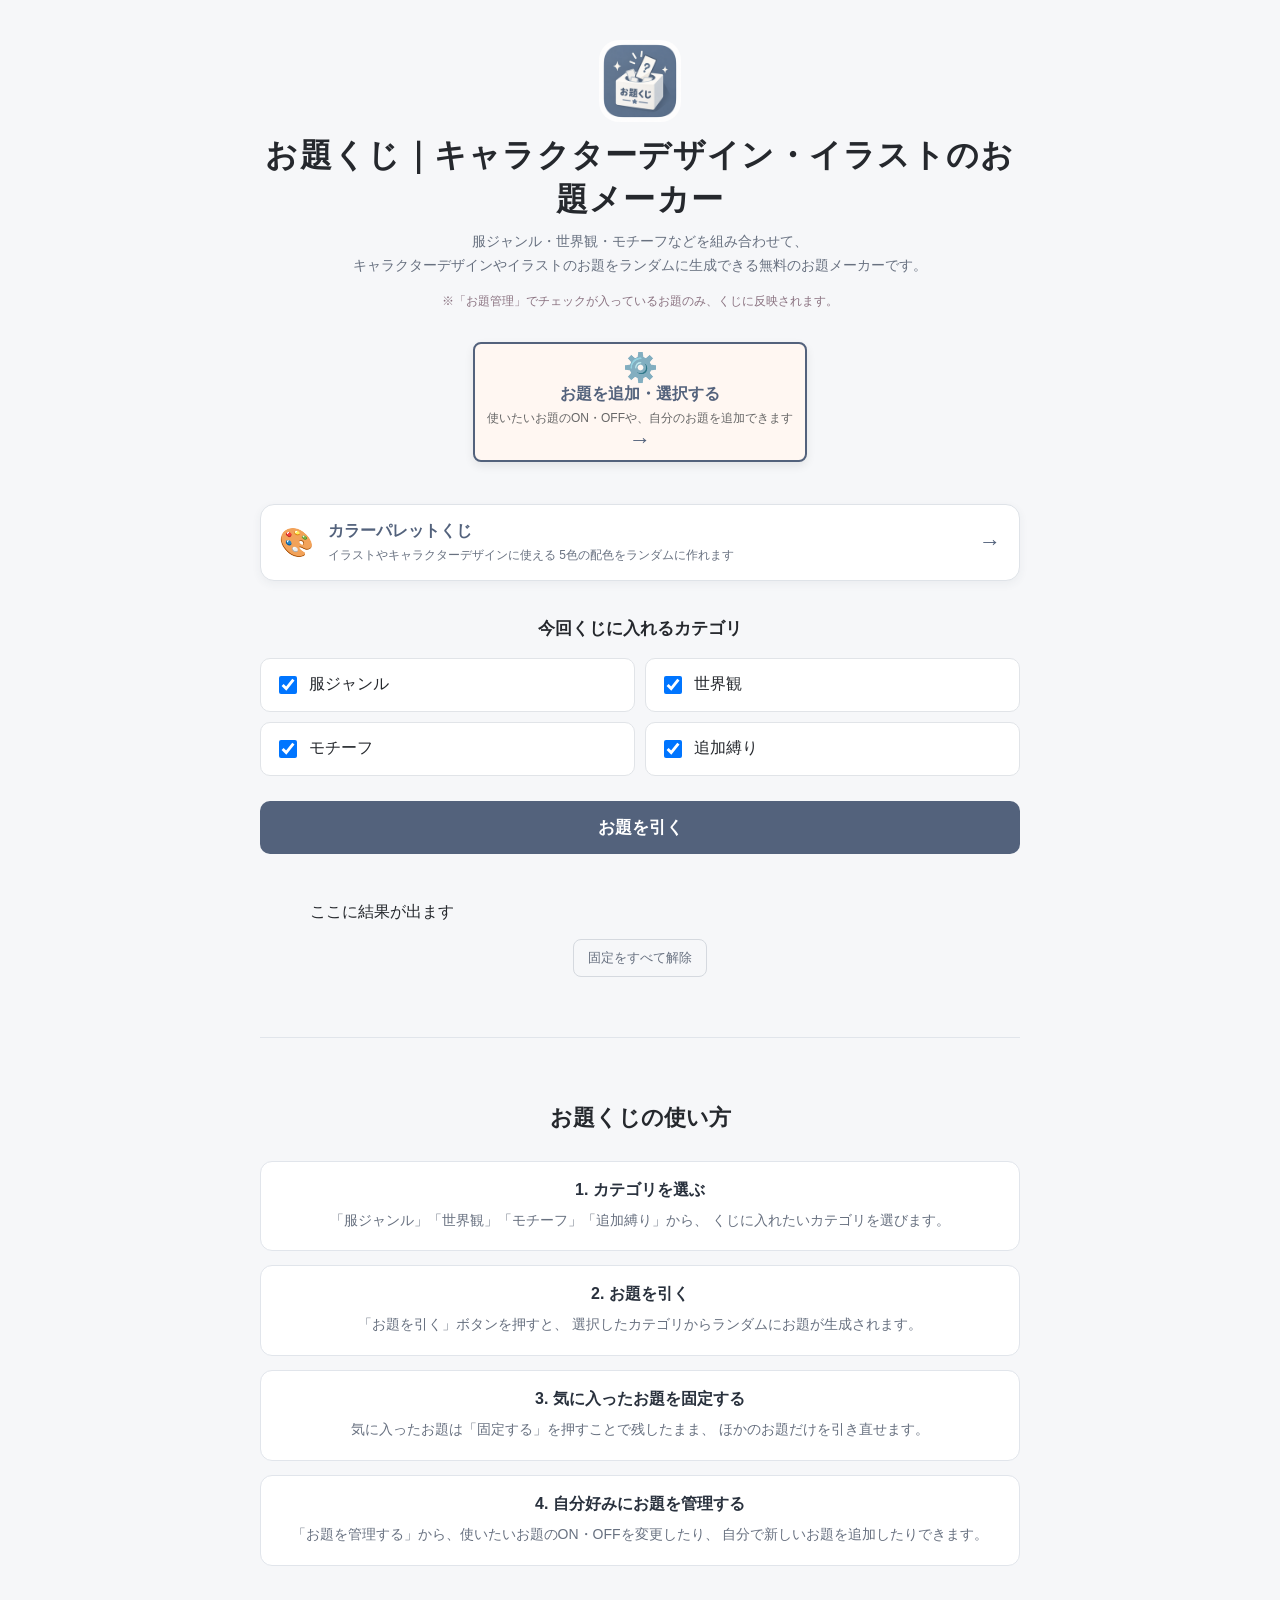
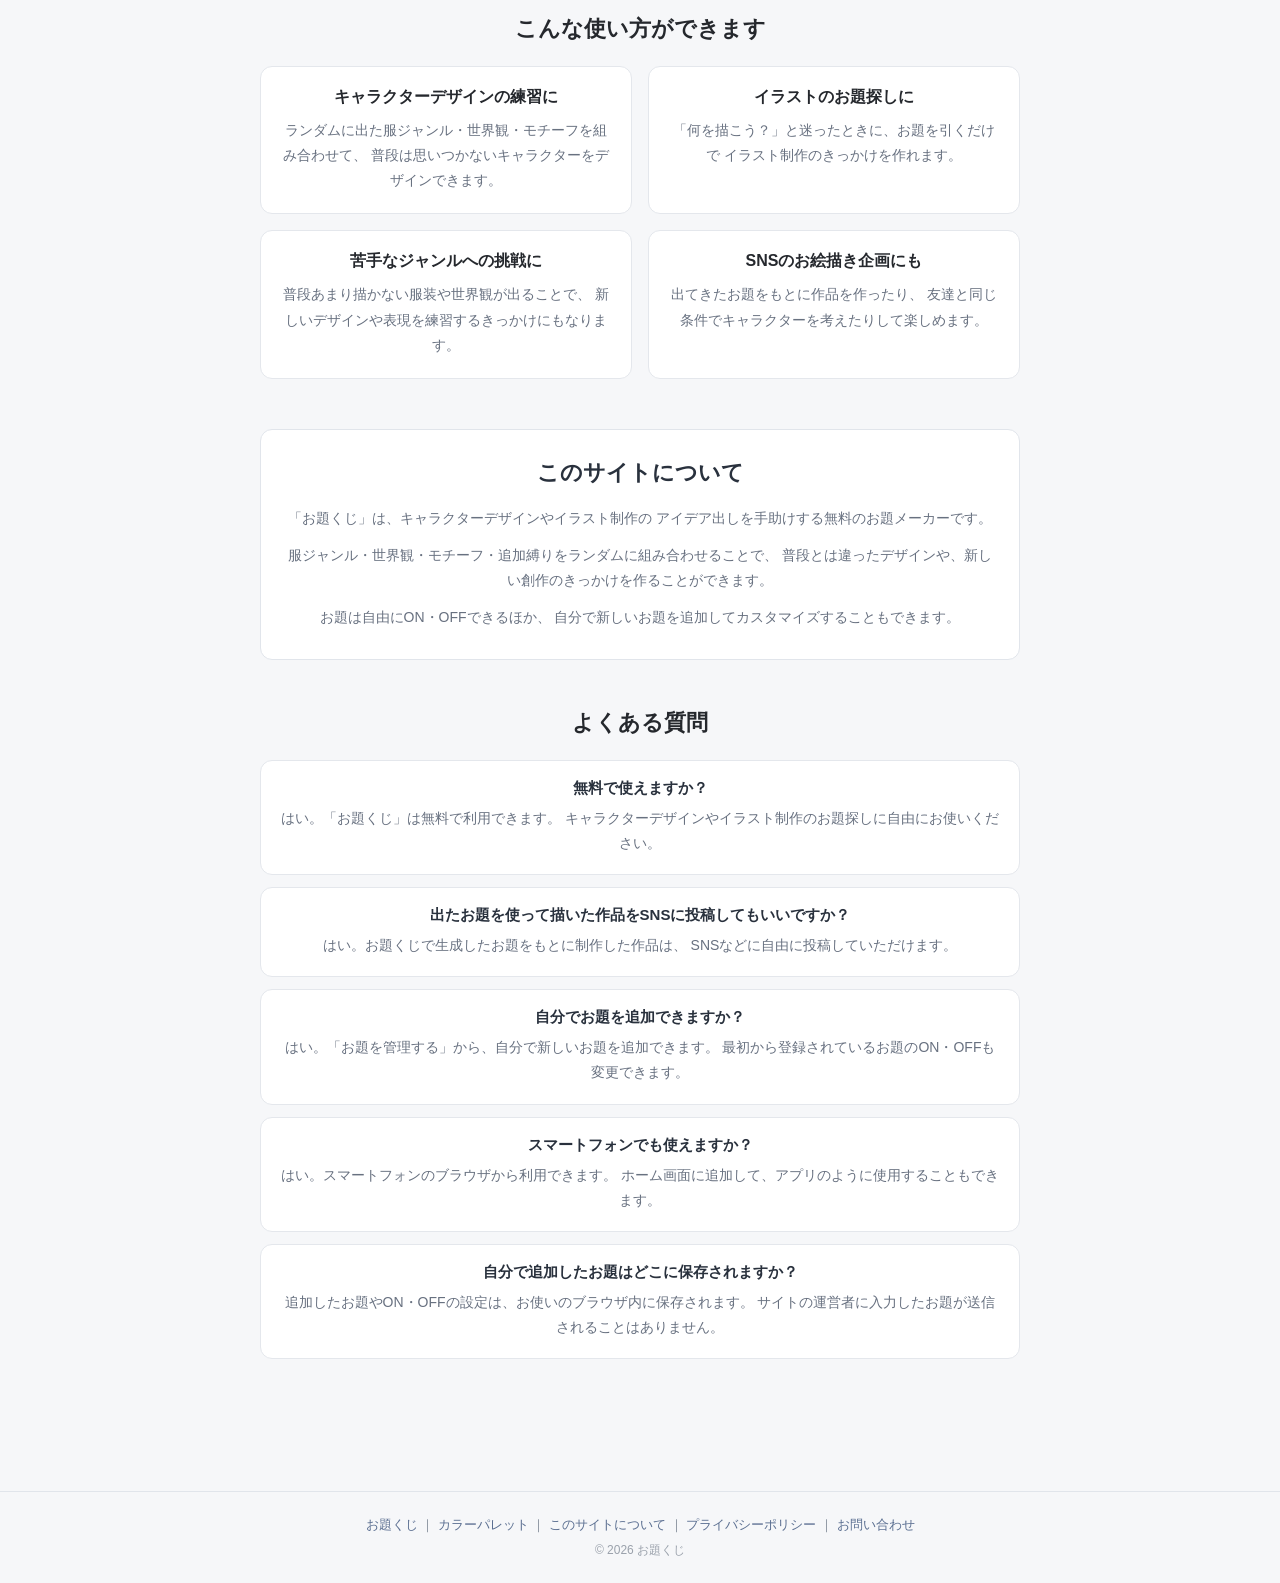
==== commit c86618dd: "修正" ====
--- a/index.html
+++ b/index.html
@@ -246,15 +246,27 @@
     </main>
 
     <footer class="site-footer">
-        <a href="about.html">このサイトについて</a>
-        <span>｜</span>
-        <a href="privacy.html">プライバシーポリシー</a>
-        <span>｜</span>
-        <a href="contact.html">お問い合わせ</a>
+
+        <nav class="footer-nav" aria-label="フッターナビゲーション">
+            <a href="index.html">お題くじ</a>
+            <span>｜</span>
+
+            <a href="palette.html">カラーパレット</a>
+            <span>｜</span>
+
+            <a href="about.html">このサイトについて</a>
+            <span>｜</span>
+
+            <a href="privacy.html">プライバシーポリシー</a>
+            <span>｜</span>
+
+            <a href="contact.html">お問い合わせ</a>
+        </nav>
 
         <p class="copyright">
             © 2026 お題くじ
         </p>
+
     </footer>
 
     <script src="themes.js"></script>
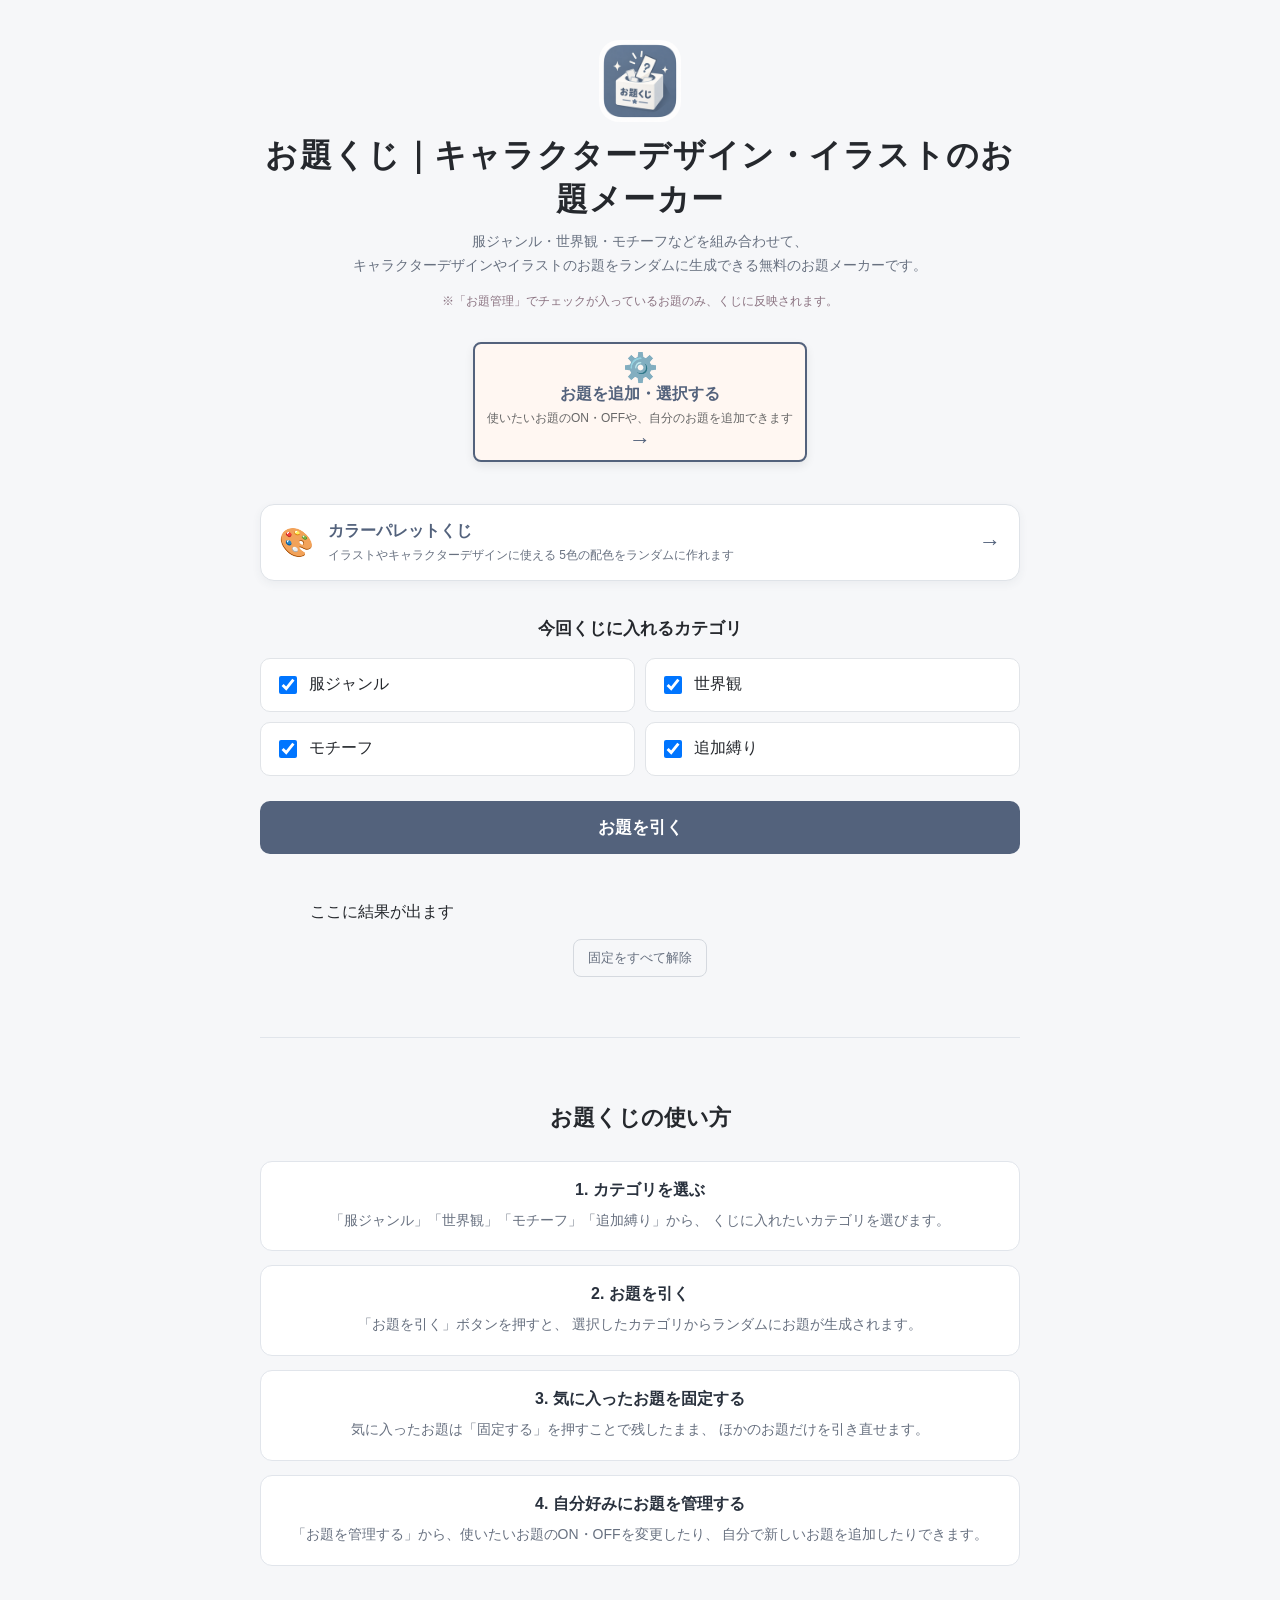
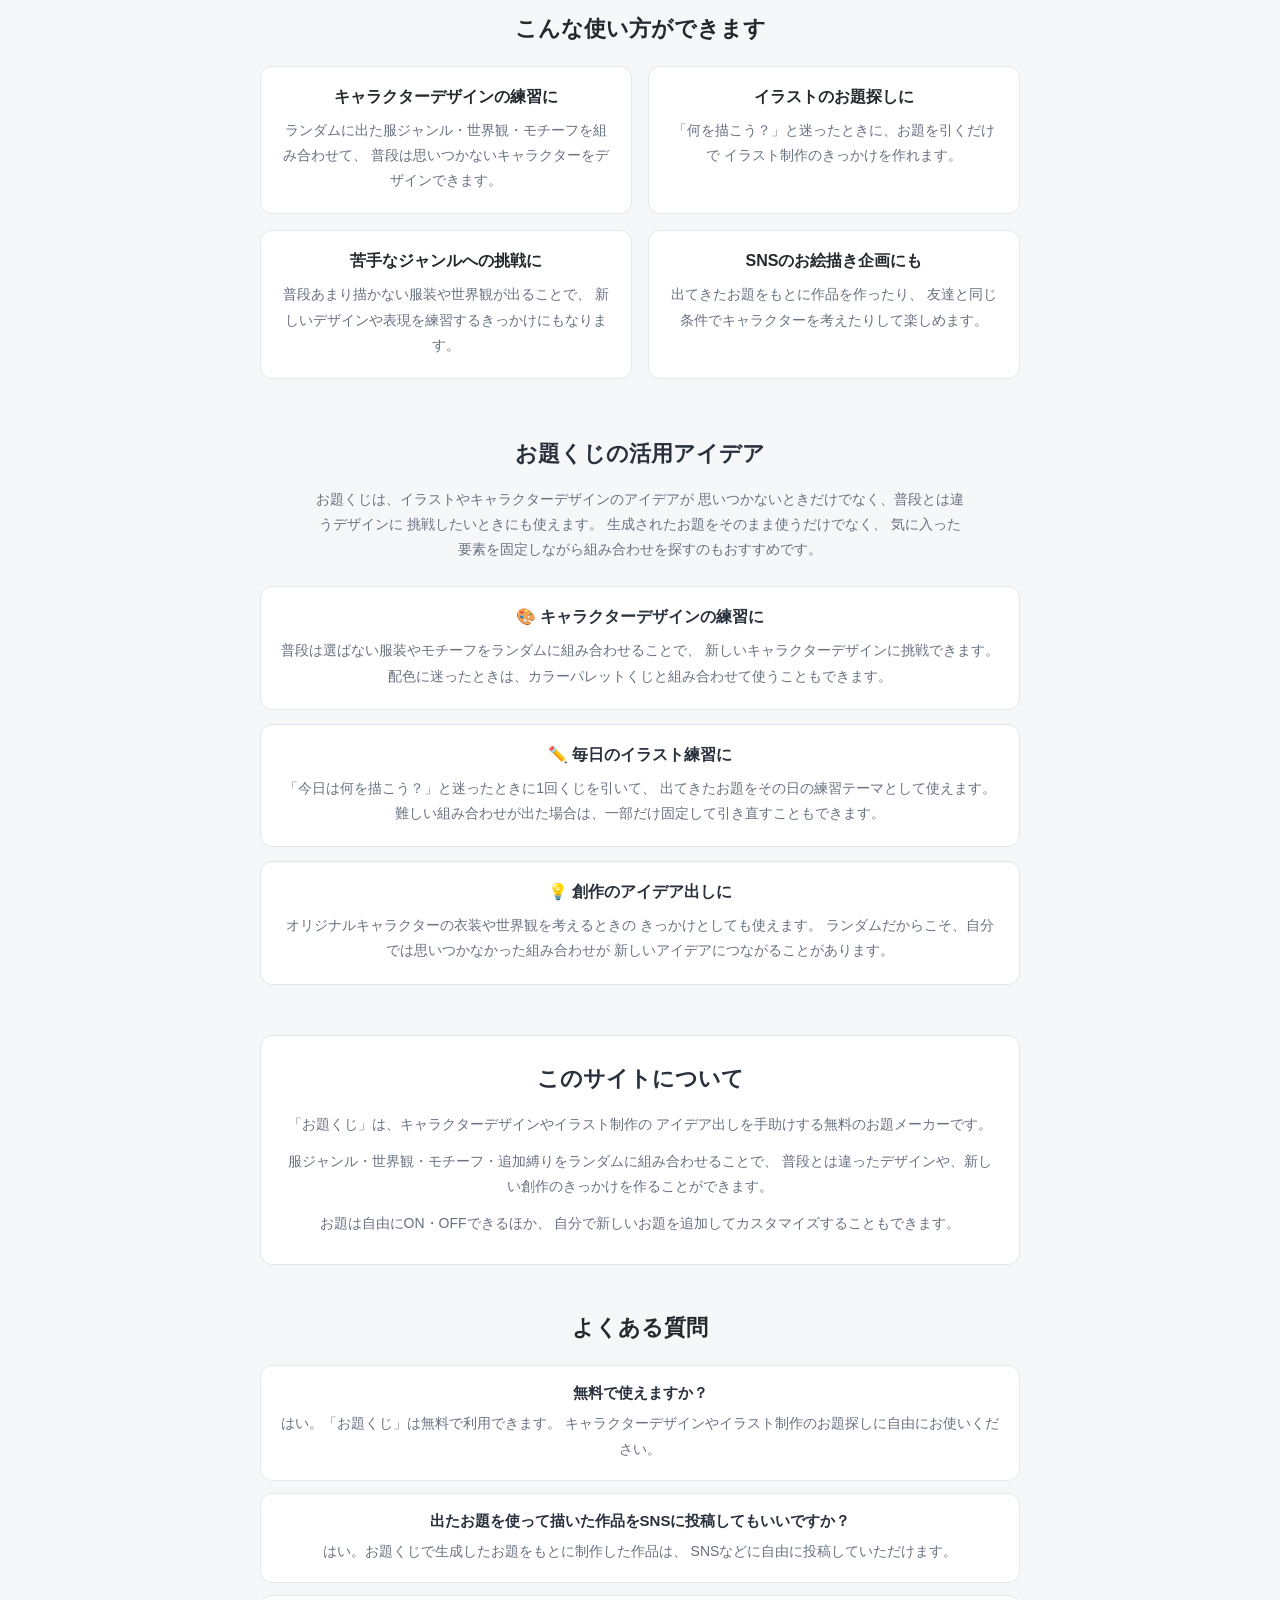
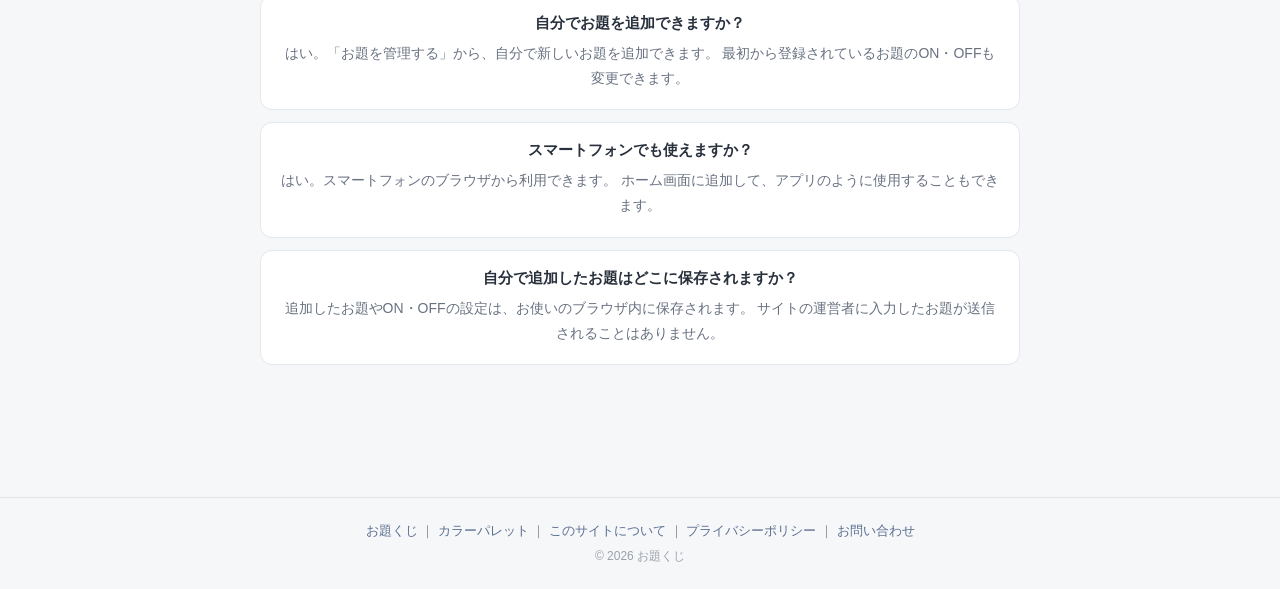
==== commit 92282381: "Add usage ideas section" ====
--- a/index.html
+++ b/index.html
@@ -179,6 +179,46 @@
                     </div>
                 </section>
 
+                <section class="idea-examples">
+                    <h2>お題くじの活用アイデア</h2>
+
+                    <p class="idea-examples-intro">
+                        お題くじは、イラストやキャラクターデザインのアイデアが
+                        思いつかないときだけでなく、普段とは違うデザインに
+                        挑戦したいときにも使えます。
+                        生成されたお題をそのまま使うだけでなく、
+                        気に入った要素を固定しながら組み合わせを探すのもおすすめです。
+                    </p>
+
+                    <div class="idea-example-card">
+                        <h3>🎨 キャラクターデザインの練習に</h3>
+                        <p>
+                            普段は選ばない服装やモチーフをランダムに組み合わせることで、
+                            新しいキャラクターデザインに挑戦できます。
+                            配色に迷ったときは、カラーパレットくじと組み合わせて使うこともできます。
+                        </p>
+                    </div>
+
+                    <div class="idea-example-card">
+                        <h3>✏️ 毎日のイラスト練習に</h3>
+                        <p>
+                            「今日は何を描こう？」と迷ったときに1回くじを引いて、
+                            出てきたお題をその日の練習テーマとして使えます。
+                            難しい組み合わせが出た場合は、一部だけ固定して引き直すこともできます。
+                        </p>
+                    </div>
+
+                    <div class="idea-example-card">
+                        <h3>💡 創作のアイデア出しに</h3>
+                        <p>
+                            オリジナルキャラクターの衣装や世界観を考えるときの
+                            きっかけとしても使えます。
+                            ランダムだからこそ、自分では思いつかなかった組み合わせが
+                            新しいアイデアにつながることがあります。
+                        </p>
+                    </div>
+                </section>
+
                 <section class="about-site">
                     <h2>このサイトについて</h2>
 
--- a/style.css
+++ b/style.css
@@ -1358,4 +1358,55 @@
     grid-column: auto;
   }
 
+}
+
+/* お題くじの活用アイデア */
+.idea-examples {
+  margin-top: 60px;
+}
+
+.idea-examples h2 {
+  margin-bottom: 18px;
+  text-align: center;
+  font-size: 22px;
+  color: #29313d;
+}
+
+.idea-examples-intro {
+  max-width: 650px;
+  margin: 0 auto 24px;
+  color: #687180;
+  font-size: 14px;
+  line-height: 1.8;
+}
+
+.idea-example-card {
+  margin-bottom: 14px;
+  padding: 20px;
+  background: #fff;
+  border: 1px solid #e1e5eb;
+  border-radius: 12px;
+}
+
+.idea-example-card h3 {
+  margin: 0 0 10px;
+  color: #29313d;
+  font-size: 16px;
+}
+
+.idea-example-card p {
+  margin: 0;
+  color: #687180;
+  font-size: 14px;
+  line-height: 1.8;
+}
+
+@media (max-width: 600px) {
+  .idea-examples {
+    margin-top: 45px;
+  }
+
+  .idea-example-card {
+    padding: 18px;
+  }
 }
